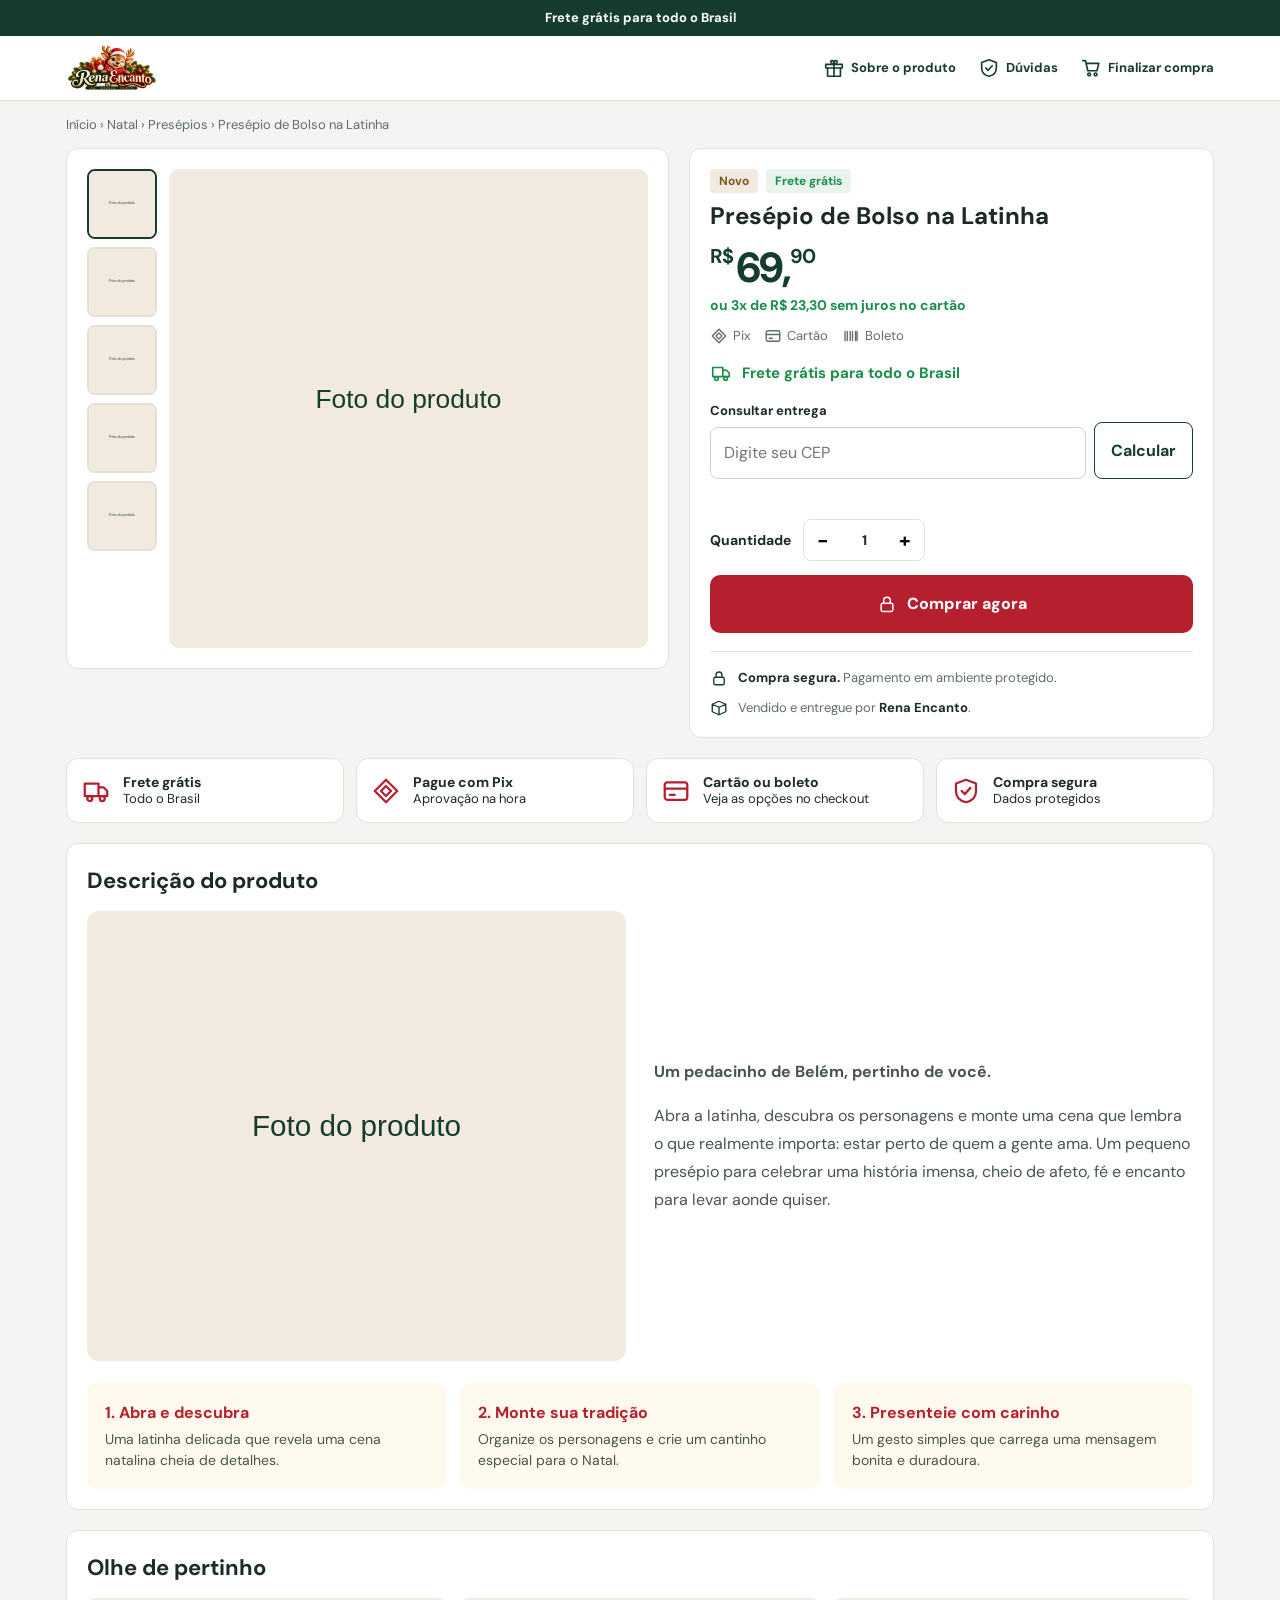
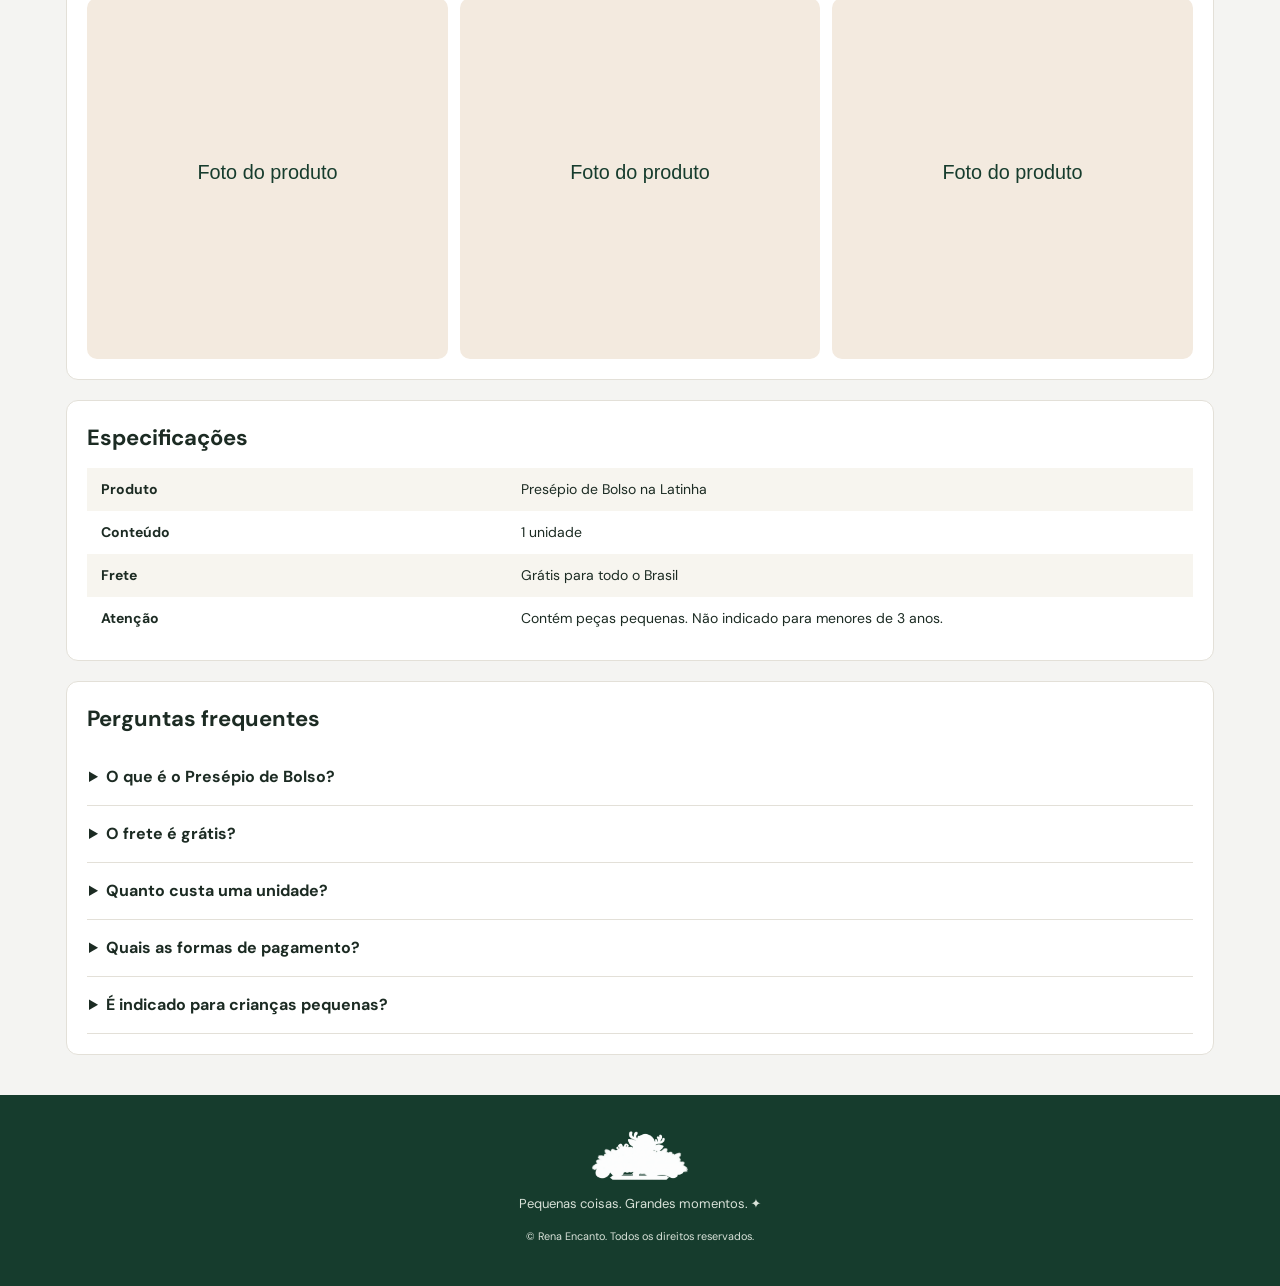
==== index.html @ 1be6c108 "Add files via upload" ====
<!doctype html>
<html lang="pt-BR">
<head>
<meta charset="utf-8">
<meta name="viewport" content="width=device-width,initial-scale=1">
<meta name="theme-color" content="#163C2D">
<title>Presépio de Bolso na Latinha | Rena Encanto</title>
<meta name="description" content="Presépio de Bolso na Latinha por R$ 69,90 com frete grátis para todo o Brasil. Um presente de Natal cheio de afeto e significado.">
<meta property="og:title" content="Presépio de Bolso na Latinha | Rena Encanto">
<meta property="og:description" content="R$ 69,90 + frete grátis para todo o Brasil.">
<meta property="og:type" content="product">
<link rel="icon" href="images/favicon.svg" type="image/svg+xml">
<link rel="preconnect" href="https://fonts.googleapis.com"><link rel="preconnect" href="https://fonts.gstatic.com" crossorigin>
<link href="https://fonts.googleapis.com/css2?family=DM+Sans:wght@400;500;700;800&display=swap" rel="stylesheet">
<link rel="stylesheet" href="css/style.css">
</head>
<body>
<div class="bar">Frete grátis para todo o Brasil</div>
<header class="head"><div class="w">
  <a href="#topo" aria-label="Rena Encanto"><img src="images/logo-rena-encanto.png" alt="Rena Encanto" width="92" height="46"></a>
  <nav class="hl"><a href="#descricao"><span class="i" data-i="gift"></span><span>Sobre o produto</span></a><a href="#duvidas"><span class="i" data-i="shield"></span><span>Dúvidas</span></a><a href="checkout.html"><span class="i" data-i="cart"></span><span>Finalizar compra</span></a></nav>
</div></header>

<main class="w" id="topo">
<div class="crumb"><a href="#topo">Início</a> › <a href="#topo">Natal</a> › Presépios › Presépio de Bolso na Latinha</div>

<section class="pdp">
  <div class="box gal">
    <div class="th" id="thumbs"></div>
    <div class="main"><img id="big" alt="Presépio de Bolso na Latinha" width="700" height="700"></div>
  </div>

  <div class="box" id="buybox">
    <div class="tags"><span class="tag n">Novo</span><span class="tag">Frete grátis</span></div>
    <h1>Presépio de Bolso na Latinha</h1>
    <div class="price" id="preco"></div>
    <div class="parc" id="parc"></div>
    <div class="pays"><span class="i-w"><span class="i" data-i="pix" data-s="18"></span>Pix</span><span><span class="i" data-i="card" data-s="18"></span>Cartão</span><span><span class="i" data-i="boleto" data-s="18"></span>Boleto</span></div>
    <div class="frete"><span class="i" data-i="truck"></span>Frete grátis para todo o Brasil</div>
    <label for="cep" style="font-size:13px;font-weight:700">Consultar entrega</label>
    <div class="cep"><input id="cep" inputmode="numeric" maxlength="9" placeholder="Digite seu CEP" autocomplete="postal-code"><button type="button" id="cepBtn">Calcular</button></div>
    <div id="cepMsg" aria-live="polite"></div>
    <div class="qty">Quantidade<div class="q"><button type="button" id="menos" aria-label="Diminuir">−</button><output id="qtd">1</output><button type="button" id="mais" aria-label="Aumentar">+</button></div></div>
    <button class="btn" id="comprar" type="button"><span class="i" data-i="lock" data-s="20"></span>Comprar agora</button>
    <a class="btn wa" id="wa" hidden target="_blank" rel="noopener">Tirar dúvidas no WhatsApp</a>
    <div class="seller">
      <div><span class="i" data-i="lock" data-s="18"></span><span><b>Compra segura.</b> Pagamento em ambiente protegido.</span></div>
      <div><span class="i" data-i="box" data-s="18"></span><span>Vendido e entregue por <b>Rena Encanto</b>.</span></div>
    </div>
  </div>
</section>

<section class="trust">
  <div><span class="i" data-i="truck" data-s="30"></span><span><b>Frete grátis</b>Todo o Brasil</span></div>
  <div><span class="i" data-i="pix" data-s="30"></span><span><b>Pague com Pix</b>Aprovação na hora</span></div>
  <div><span class="i" data-i="card" data-s="30"></span><span><b>Cartão ou boleto</b>Veja as opções no checkout</span></div>
  <div><span class="i" data-i="shield" data-s="30"></span><span><b>Compra segura</b>Dados protegidos</span></div>
</section>

<section class="box sec" id="descricao">
  <h2>Descrição do produto</h2>
  <div class="story">
    <img src="" alt="Detalhes do presépio de bolso" id="foto2" loading="lazy" width="600" height="450">
    <div><p><b>Um pedacinho de Belém, pertinho de você.</b></p><p>Abra a latinha, descubra os personagens e monte uma cena que lembra o que realmente importa: estar perto de quem a gente ama. Um pequeno presépio para celebrar uma história imensa, cheio de afeto, fé e encanto para levar aonde quiser.</p></div>
  </div>
  <div class="three" style="margin-top:22px">
    <div><b>1. Abra e descubra</b><p>Uma latinha delicada que revela uma cena natalina cheia de detalhes.</p></div>
    <div><b>2. Monte sua tradição</b><p>Organize os personagens e crie um cantinho especial para o Natal.</p></div>
    <div><b>3. Presenteie com carinho</b><p>Um gesto simples que carrega uma mensagem bonita e duradoura.</p></div>
  </div>
</section>

<section class="box sec"><h2>Olhe de pertinho</h2><div class="fotos" id="fotos"></div></section>

<section class="box sec"><h2>Especificações</h2>
<table class="sp"><tr><td>Produto</td><td>Presépio de Bolso na Latinha</td></tr><tr><td>Conteúdo</td><td>1 unidade</td></tr><tr><td>Frete</td><td>Grátis para todo o Brasil</td></tr><tr><td>Atenção</td><td>Contém peças pequenas. Não indicado para menores de 3 anos.</td></tr></table></section>

<section class="box sec" id="duvidas"><h2>Perguntas frequentes</h2>
<details><summary>O que é o Presépio de Bolso?</summary><p>É um pequeno presépio natalino com personagens e cenário dentro de uma latinha.</p></details>
<details><summary>O frete é grátis?</summary><p>Sim. Nesta oferta, o frete é grátis. O prazo de entrega é informado no checkout.</p></details>
<details><summary>Quanto custa uma unidade?</summary><p>Uma unidade custa R$ 69,90.</p></details>
<details><summary>Quais as formas de pagamento?</summary><p>Pix, cartão de crédito e boleto. Você escolhe no checkout.</p></details>
<details><summary>É indicado para crianças pequenas?</summary><p>Contém peças pequenas. Não indicado para menores de 3 anos.</p></details></section>
</main>

<footer class="foot"><img src="images/logo-rena-encanto.png" alt="Rena Encanto" width="100" height="50"><p>Pequenas coisas. Grandes momentos. ✦</p><small>© Rena Encanto. Todos os direitos reservados.</small></footer>

<div class="mbuy"><div><small>Frete grátis</small><strong id="mpreco"></strong></div><button class="btn" id="comprar2" type="button">Comprar agora</button></div>

<script src="js/icons.js"></script>
<script src="js/config.js"></script>
<script src="js/main.js"></script>
</body>
</html>
---- css/style.css ----
:root{--g:#163C2D;--g2:#1f5a42;--r:#B51F2E;--gold:#D8AF62;--paper:#FFF9EE;--bg:#F4F4F2;--line:#E3E0D8;--mut:#5f6f65;--ok:#1a8f4c}
[hidden]{display:none!important}*{box-sizing:border-box}html{scroll-behavior:smooth}
body{margin:0;font-family:'DM Sans',system-ui,sans-serif;background:var(--bg);color:#1c2b23;line-height:1.5}
a{color:inherit;text-decoration:none}button,input,select{font:inherit}img{display:block;max-width:100%}
.w{max-width:1180px;margin:auto;padding:0 16px}
.i{display:inline-flex;vertical-align:middle;flex-shrink:0}
/* topo */
.bar{background:var(--g);color:#fff;text-align:center;font-size:13px;font-weight:700;padding:8px}
.head{background:#fff;border-bottom:1px solid var(--line);position:sticky;top:0;z-index:20}
.head .w{display:flex;align-items:center;justify-content:space-between;height:64px}
.head img{height:46px;width:auto}
.hl{display:flex;gap:22px;align-items:center;font-size:13px;font-weight:700}
.hl a{display:flex;gap:6px;align-items:center;color:var(--g)}
.crumb{font-size:13px;color:var(--mut);padding:14px 0}.crumb a:hover{color:var(--r)}
/* produto */
.pdp{display:grid;grid-template-columns:1.15fr 1fr;gap:20px;align-items:start}
.box{background:#fff;border:1px solid var(--line);border-radius:12px;padding:20px}
.gal{display:grid;grid-template-columns:70px 1fr;gap:12px}
.th{display:flex;flex-direction:column;gap:8px}
.th button{border:2px solid var(--line);border-radius:8px;padding:0;background:#fff;cursor:pointer;overflow:hidden;aspect-ratio:1}
.th button.on,.th button:hover{border-color:var(--g)}
.th img{width:100%;height:100%;object-fit:cover}
.main{border-radius:10px;overflow:hidden;background:#f3eadf;aspect-ratio:1}
.main img{width:100%;height:100%;object-fit:cover}
.tags{display:flex;gap:8px;margin-bottom:8px;font-size:12px;font-weight:700}
.tag{background:#e8f4ec;color:var(--ok);padding:3px 9px;border-radius:4px}.tag.n{background:#f3eadf;color:#7a5a1f}
h1{font-size:24px;line-height:1.25;margin:0 0 14px}
.old{font-size:14px;color:var(--mut)}
.price{font-size:42px;font-weight:800;color:var(--g);letter-spacing:-.03em;line-height:1.1}
.price small{font-size:20px;font-weight:700;vertical-align:top;margin-right:3px}
.parc{font-size:14px;color:var(--ok);font-weight:700;margin:4px 0 2px}
.pays{display:flex;flex-wrap:wrap;gap:14px;font-size:13px;color:var(--mut);margin:10px 0 16px}
.pays span{display:flex;gap:5px;align-items:center}
.frete{display:flex;gap:10px;align-items:center;color:var(--ok);font-weight:700;margin:14px 0;font-size:15px}
.cep{display:flex;gap:8px;margin-bottom:6px}
.cep input{flex:1;min-width:0}
.cep button,.ghost{background:#fff;border:1.5px solid var(--g);color:var(--g);font-weight:700;border-radius:8px;padding:0 16px;cursor:pointer}
#cepMsg{font-size:13px;color:var(--mut);min-height:20px;margin-bottom:12px}
.qty{display:flex;align-items:center;gap:12px;margin:14px 0;font-size:14px;font-weight:700}
.q{display:flex;border:1.5px solid var(--line);border-radius:8px;overflow:hidden}
.q button{width:38px;height:40px;border:0;background:#fff;font-size:20px;cursor:pointer}.q button:hover{background:#f3eadf}
.q output{width:44px;display:grid;place-items:center;font-weight:800}
.btn{display:flex;align-items:center;justify-content:center;gap:10px;width:100%;background:var(--r);color:#fff;border:0;border-radius:10px;padding:17px;font-weight:800;font-size:16px;cursor:pointer;transition:filter .2s,transform .2s}
.btn:hover{filter:brightness(1.08);transform:translateY(-2px)}.btn:disabled{opacity:.6;cursor:wait;transform:none}
.btn.wa{background:#fff;color:#128c4a;border:1.5px solid #128c4a;margin-top:10px}
.seller{display:grid;gap:10px;margin-top:18px;padding-top:16px;border-top:1px solid var(--line);font-size:13px;color:var(--mut)}
.seller div{display:flex;gap:10px;align-items:flex-start}.seller svg{color:var(--g);margin-top:1px}
.seller b{color:#1c2b23}
/* faixa de confiança */
.trust{display:grid;grid-template-columns:repeat(4,1fr);gap:12px;margin:20px 0}
.trust div{display:flex;gap:12px;align-items:center;background:#fff;border:1px solid var(--line);border-radius:12px;padding:14px;font-size:13px;line-height:1.3}
.trust svg{color:var(--r)}.trust b{display:block;font-size:14px}
/* descrição */
.sec{margin:20px 0}.sec h2{font-size:22px;margin:0 0 14px}
.story{display:grid;grid-template-columns:1fr 1fr;gap:28px;align-items:center}
.story img{border-radius:12px;aspect-ratio:4/3;object-fit:cover;width:100%}
.story p,.lead{color:#46564c;font-size:16px;line-height:1.75}
.three{display:grid;grid-template-columns:repeat(3,1fr);gap:14px}
.three div{background:#FFF9EE;border-radius:10px;padding:18px}.three b{display:block;color:var(--r);margin-bottom:4px}.three p{margin:0;font-size:14px;color:#46564c}
.fotos{display:grid;grid-template-columns:repeat(3,1fr);gap:12px}.fotos img{border-radius:10px;aspect-ratio:1;object-fit:cover;width:100%}
table.sp{width:100%;border-collapse:collapse;font-size:14px}.sp td{padding:11px 14px}.sp tr:nth-child(odd){background:#f7f5ef}.sp td:first-child{font-weight:700;width:38%}
details{border-bottom:1px solid var(--line);padding:16px 2px}summary{cursor:pointer;font-weight:700}details p{color:#46564c;margin:10px 0 0}
.foot{background:var(--g);color:#d9e2d9;text-align:center;padding:36px 16px 40px;margin-top:40px;font-size:13px}
.foot img{height:50px;width:auto;margin:0 auto 10px;filter:brightness(0) invert(1)}
.mbuy{display:none}
/* checkout */
.steps{display:flex;gap:8px;justify-content:center;margin:22px 0;font-size:13px;font-weight:700;color:var(--mut)}
.steps span{display:flex;align-items:center;gap:6px}.steps .on{color:var(--g)}.steps i{width:24px;height:24px;border-radius:50%;background:#ddd;display:grid;place-items:center;font-style:normal;color:#fff;font-size:12px}.steps .on i{background:var(--g)}
.co{display:grid;grid-template-columns:1.5fr 1fr;gap:20px;align-items:start}
.co h2{font-size:18px;margin:0 0 14px;display:flex;gap:10px;align-items:center}
.co h2 b{background:var(--g);color:#fff;width:26px;height:26px;border-radius:50%;display:grid;place-items:center;font-size:13px}
.co .box{margin-bottom:16px}
.f{display:grid;grid-template-columns:repeat(6,1fr);gap:12px}
.f label{display:block;font-size:13px;font-weight:700;color:#33443a;grid-column:span 6}
.f .s2{grid-column:span 2}.f .s3{grid-column:span 3}.f .s4{grid-column:span 4}
input,select{width:100%;margin-top:5px;padding:13px;border:1.5px solid #cfd3cc;border-radius:8px;background:#fff;font-size:16px}
input:focus,select:focus{outline:0;border-color:var(--g);box-shadow:0 0 0 3px #163C2D22}
input.bad{border-color:var(--r)}.err{color:var(--r);font-size:12px;font-weight:500;display:none}.bad+.err{display:block}
.pm{display:grid;gap:10px}
.pm label{display:flex;gap:12px;align-items:center;border:1.5px solid var(--line);border-radius:10px;padding:14px;cursor:pointer;font-weight:700}
.pm label:has(input:checked){border-color:var(--g);background:#f1f8f3}
.pm input{width:auto;margin:0;accent-color:var(--g)}.pm small{display:block;font-weight:500;color:var(--mut)}
.sum{position:sticky;top:80px}.sum .it{display:flex;gap:12px;align-items:center;padding-bottom:14px;border-bottom:1px solid var(--line)}
.sum img{width:64px;height:64px;border-radius:8px;object-fit:cover}
.row{display:flex;justify-content:space-between;padding:7px 0;font-size:14px}.row.t{font-size:20px;font-weight:800;border-top:1px solid var(--line);margin-top:6px;padding-top:14px}.ok{color:var(--ok);font-weight:700}
.done{text-align:center;padding:40px 20px}.done svg{color:var(--ok)}
.test{background:#fff4d6;border:1px solid #e6c670;color:#6a4b00;border-radius:8px;padding:12px;font-size:13px;margin:14px 0;text-align:left}
@media(max-width:860px){
.pdp,.co,.story{grid-template-columns:1fr}.trust{grid-template-columns:1fr 1fr}.three,.fotos{grid-template-columns:1fr}.fotos{grid-template-columns:1fr 1fr}
.gal{grid-template-columns:1fr}.th{flex-direction:row;order:2}.th button{width:64px}
.hl a span:last-child{display:none}.price{font-size:36px}.sum{position:static}.f .s2,.f .s3,.f .s4{grid-column:span 6}.f .s2{grid-column:span 3}
.mbuy{display:flex;align-items:center;gap:12px;position:fixed;bottom:0;left:0;right:0;background:#fff;padding:10px 14px;box-shadow:0 -4px 20px #0002;z-index:30}
.mbuy strong{font-size:22px;color:var(--g);display:block;line-height:1}.mbuy small{font-size:11px;color:var(--ok);font-weight:700}.mbuy .btn{padding:14px}
.foot{padding-bottom:90px}}
@media(prefers-reduced-motion:reduce){*{transition:none!important;scroll-behavior:auto!important}}
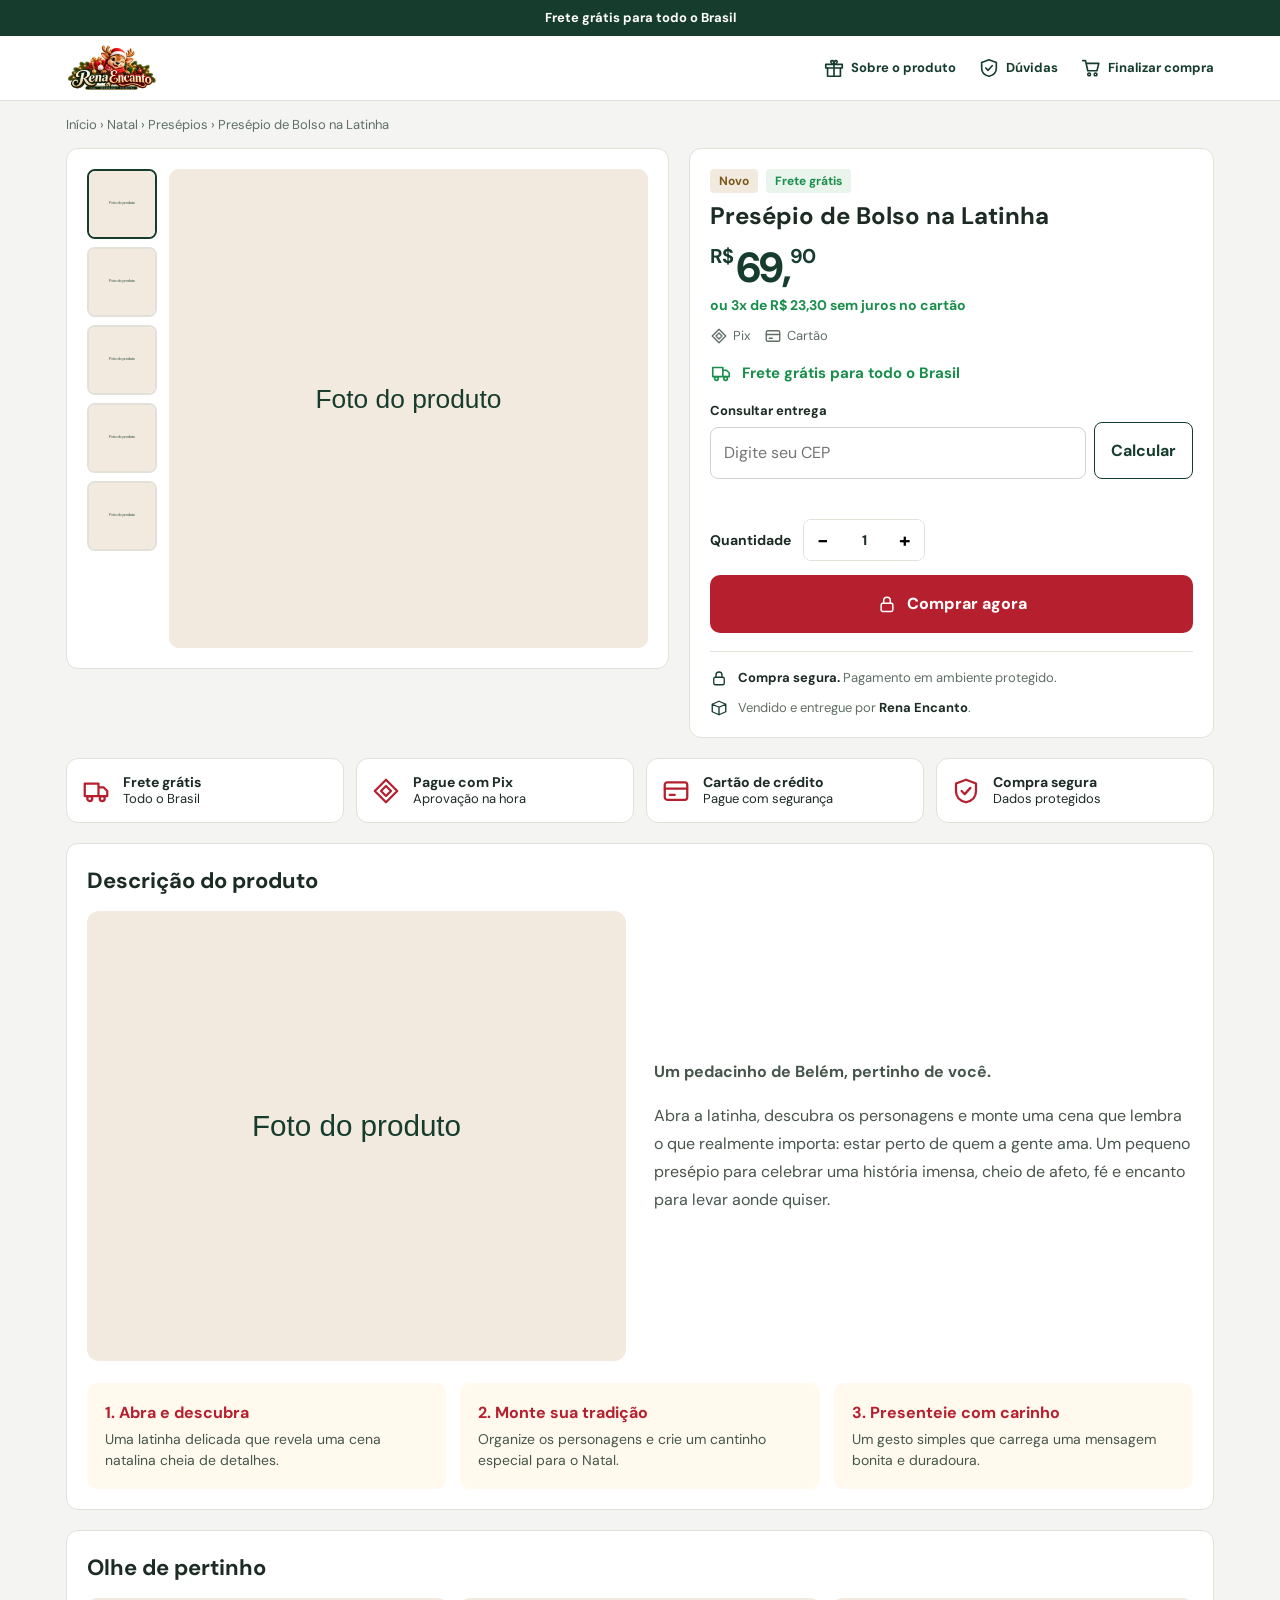
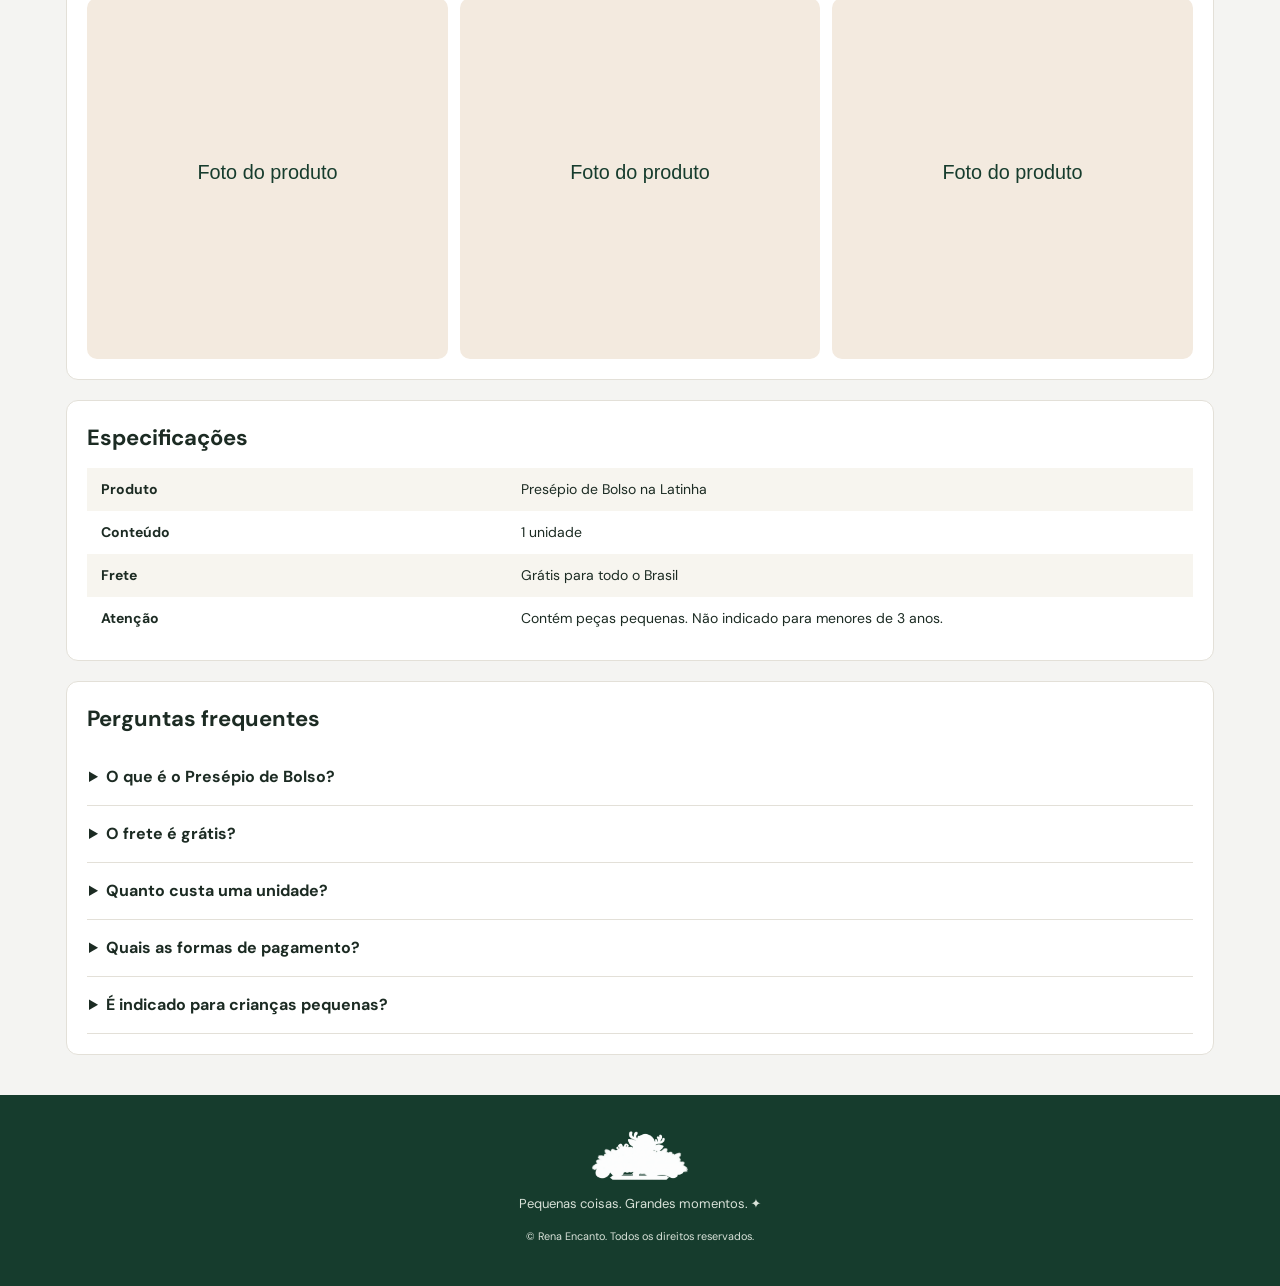
==== commit 1e45b033: "Add files via upload" ====
--- a/index.html
+++ b/index.html
@@ -35,7 +35,7 @@
     <h1>Presépio de Bolso na Latinha</h1>
     <div class="price" id="preco"></div>
     <div class="parc" id="parc"></div>
-    <div class="pays"><span class="i-w"><span class="i" data-i="pix" data-s="18"></span>Pix</span><span><span class="i" data-i="card" data-s="18"></span>Cartão</span><span><span class="i" data-i="boleto" data-s="18"></span>Boleto</span></div>
+    <div class="pays"><span class="i-w"><span class="i" data-i="pix" data-s="18"></span>Pix</span><span><span class="i" data-i="card" data-s="18"></span>Cartão</span></div>
     <div class="frete"><span class="i" data-i="truck"></span>Frete grátis para todo o Brasil</div>
     <label for="cep" style="font-size:13px;font-weight:700">Consultar entrega</label>
     <div class="cep"><input id="cep" inputmode="numeric" maxlength="9" placeholder="Digite seu CEP" autocomplete="postal-code"><button type="button" id="cepBtn">Calcular</button></div>
@@ -53,7 +53,7 @@
 <section class="trust">
   <div><span class="i" data-i="truck" data-s="30"></span><span><b>Frete grátis</b>Todo o Brasil</span></div>
   <div><span class="i" data-i="pix" data-s="30"></span><span><b>Pague com Pix</b>Aprovação na hora</span></div>
-  <div><span class="i" data-i="card" data-s="30"></span><span><b>Cartão ou boleto</b>Veja as opções no checkout</span></div>
+  <div><span class="i" data-i="card" data-s="30"></span><span><b>Cartão de crédito</b>Pague com segurança</span></div>
   <div><span class="i" data-i="shield" data-s="30"></span><span><b>Compra segura</b>Dados protegidos</span></div>
 </section>
 
@@ -79,7 +79,7 @@
 <details><summary>O que é o Presépio de Bolso?</summary><p>É um pequeno presépio natalino com personagens e cenário dentro de uma latinha.</p></details>
 <details><summary>O frete é grátis?</summary><p>Sim. Nesta oferta, o frete é grátis. O prazo de entrega é informado no checkout.</p></details>
 <details><summary>Quanto custa uma unidade?</summary><p>Uma unidade custa R$ 69,90.</p></details>
-<details><summary>Quais as formas de pagamento?</summary><p>Pix, cartão de crédito e boleto. Você escolhe no checkout.</p></details>
+<details><summary>Quais as formas de pagamento?</summary><p>Pix e cartão de crédito. Você escolhe no checkout.</p></details>
 <details><summary>É indicado para crianças pequenas?</summary><p>Contém peças pequenas. Não indicado para menores de 3 anos.</p></details></section>
 </main>
 
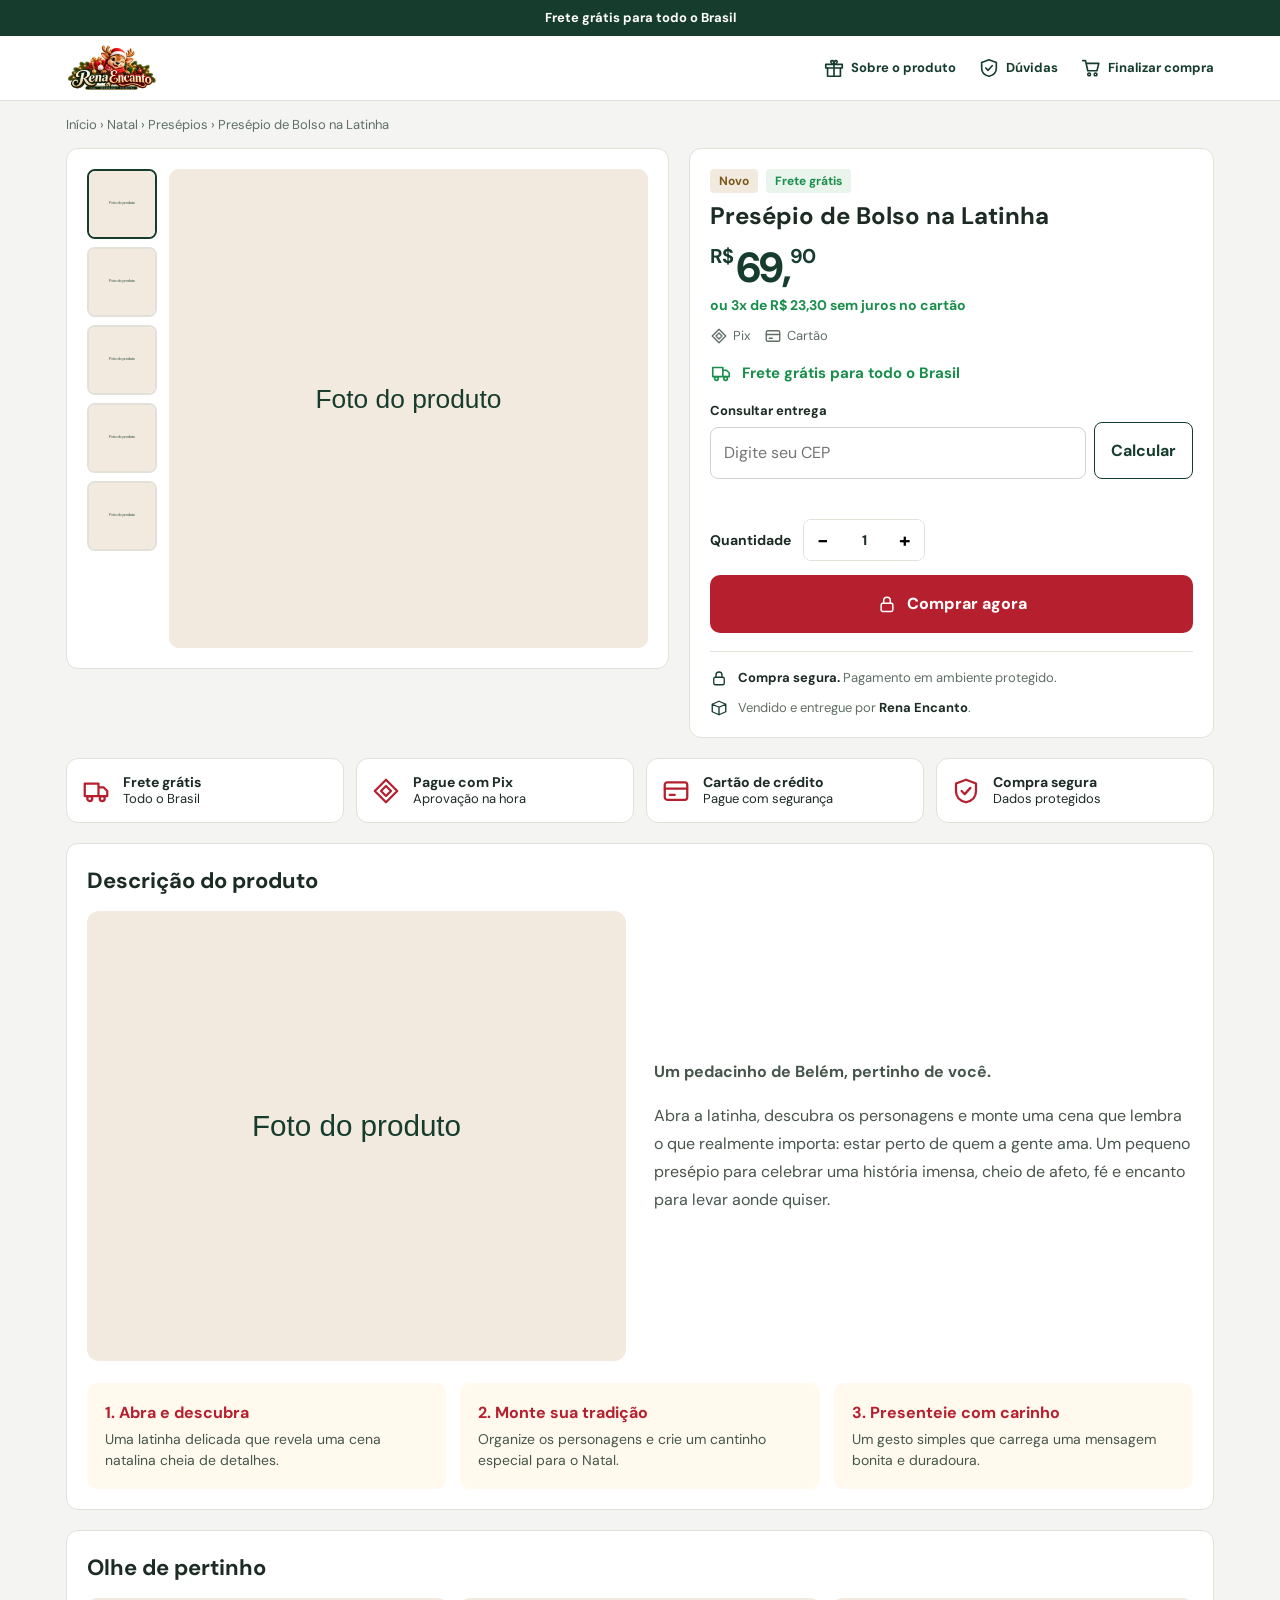
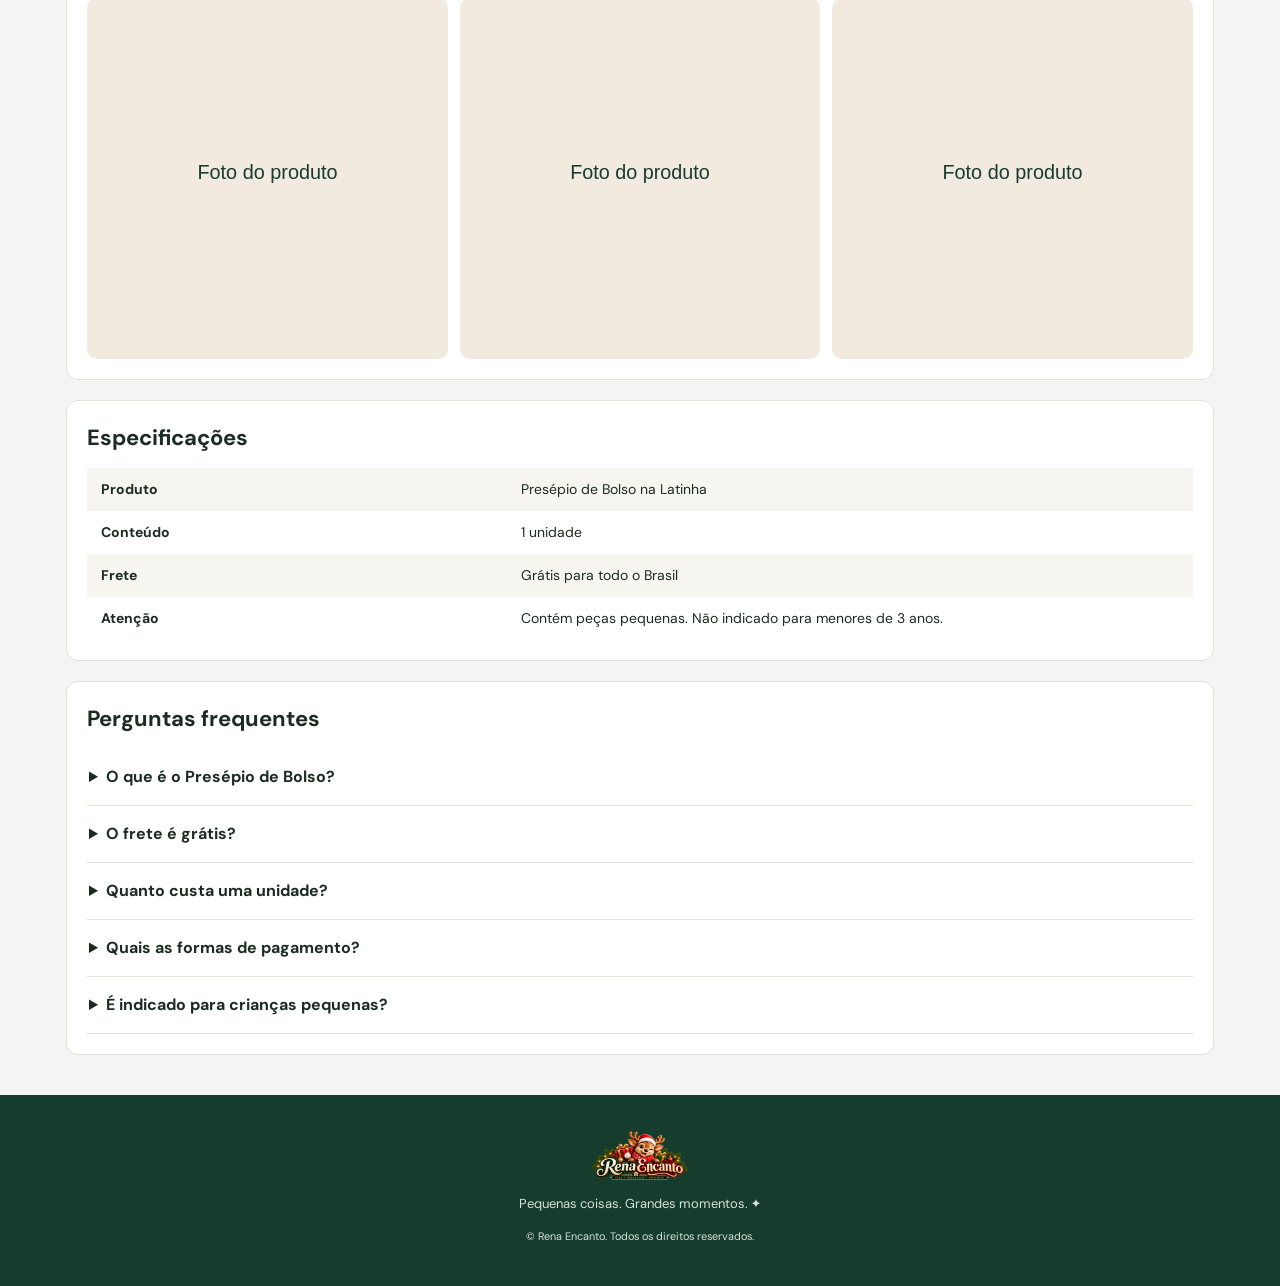
==== commit 95ec82b1: "Update index.html" ====
--- a/index.html
+++ b/index.html
@@ -77,7 +77,7 @@
 
 <section class="box sec" id="duvidas"><h2>Perguntas frequentes</h2>
 <details><summary>O que é o Presépio de Bolso?</summary><p>É um pequeno presépio natalino com personagens e cenário dentro de uma latinha.</p></details>
-<details><summary>O frete é grátis?</summary><p>Sim. Nesta oferta, o frete é grátis. O prazo de entrega é informado no checkout.</p></details>
+<details><summary>O frete é grátis?</summary><p>Sim. O envio pelo PAC é grátis. Se preferir, o SEDEX está disponível por R$ 12,90. Você escolhe no checkout.</p></details>
 <details><summary>Quanto custa uma unidade?</summary><p>Uma unidade custa R$ 69,90.</p></details>
 <details><summary>Quais as formas de pagamento?</summary><p>Pix e cartão de crédito. Você escolhe no checkout.</p></details>
 <details><summary>É indicado para crianças pequenas?</summary><p>Contém peças pequenas. Não indicado para menores de 3 anos.</p></details></section>
--- a/css/style.css
+++ b/css/style.css
@@ -61,7 +61,7 @@
 table.sp{width:100%;border-collapse:collapse;font-size:14px}.sp td{padding:11px 14px}.sp tr:nth-child(odd){background:#f7f5ef}.sp td:first-child{font-weight:700;width:38%}
 details{border-bottom:1px solid var(--line);padding:16px 2px}summary{cursor:pointer;font-weight:700}details p{color:#46564c;margin:10px 0 0}
 .foot{background:var(--g);color:#d9e2d9;text-align:center;padding:36px 16px 40px;margin-top:40px;font-size:13px}
-.foot img{height:50px;width:auto;margin:0 auto 10px;filter:brightness(0) invert(1)}
+.foot img{height:50px;width:auto;margin:0 auto 10px}
 .mbuy{display:none}
 /* checkout */
 .steps{display:flex;gap:8px;justify-content:center;margin:22px 0;font-size:13px;font-weight:700;color:var(--mut)}
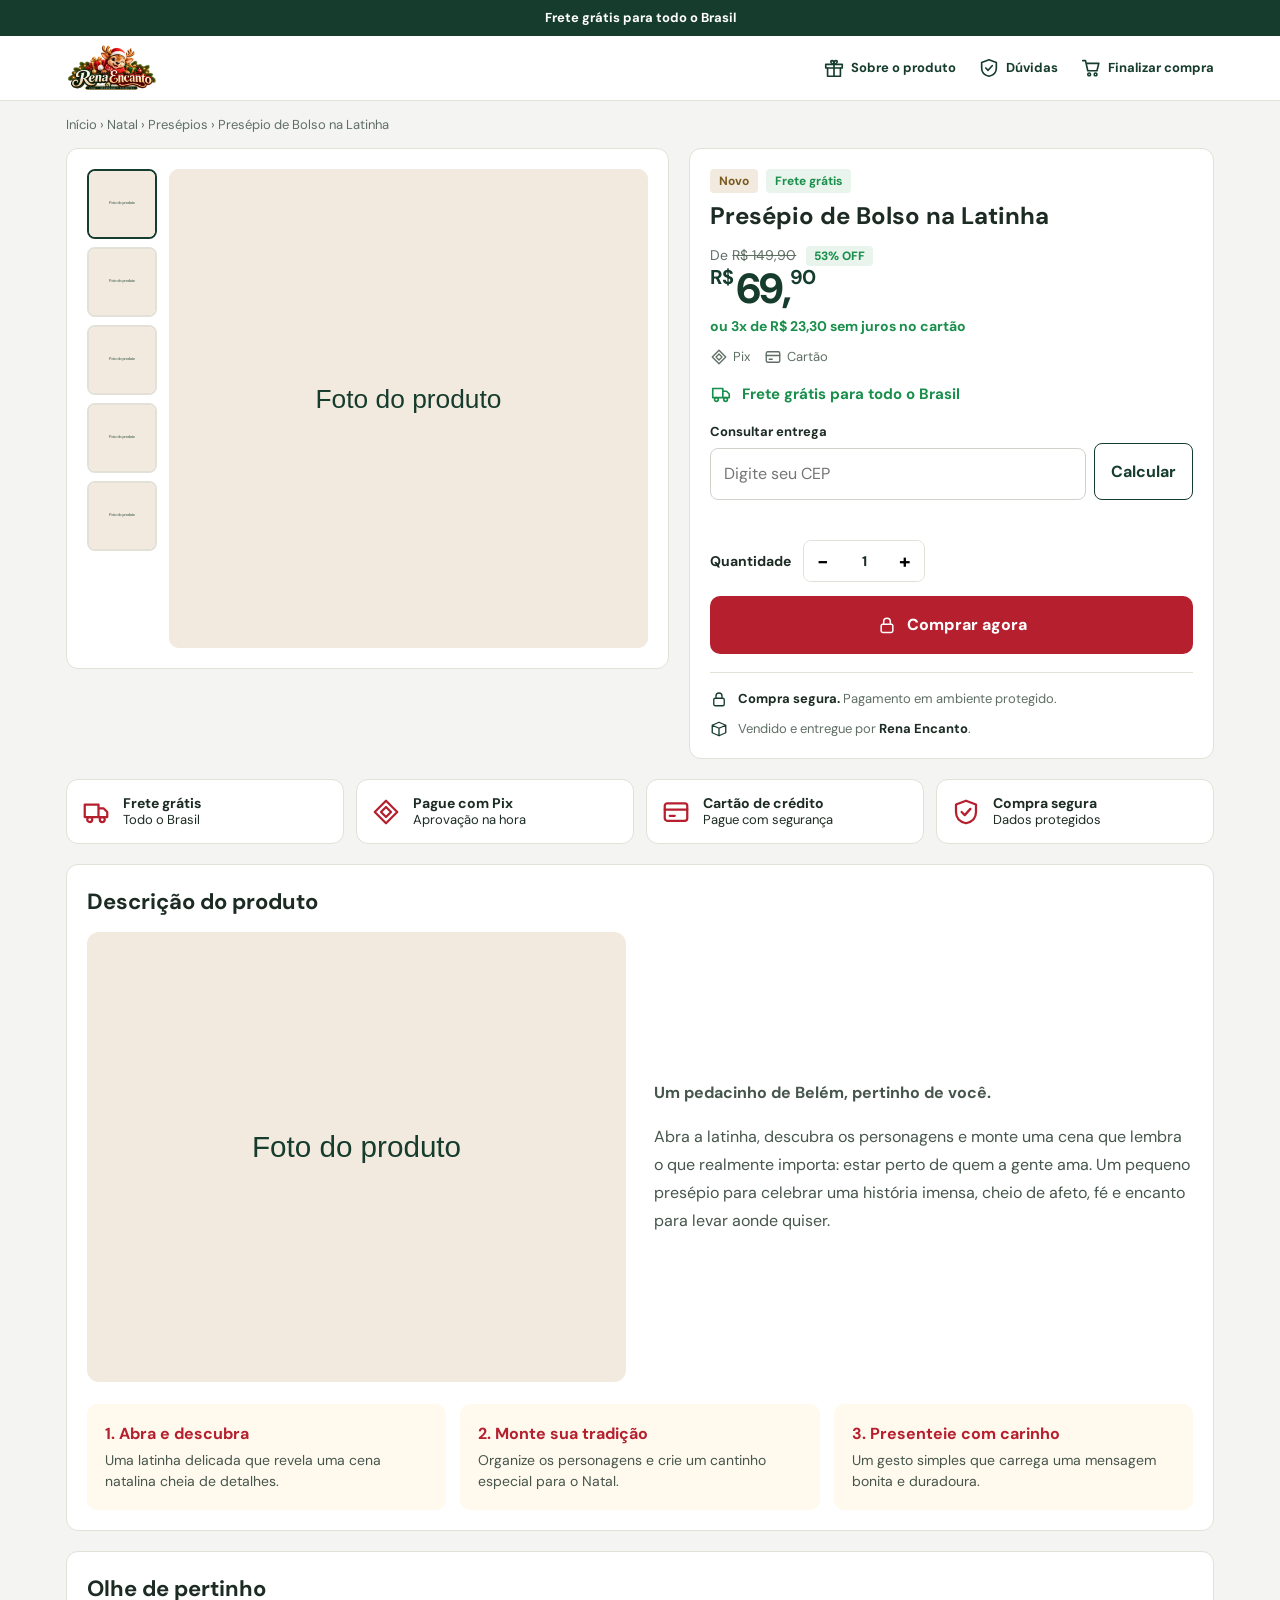
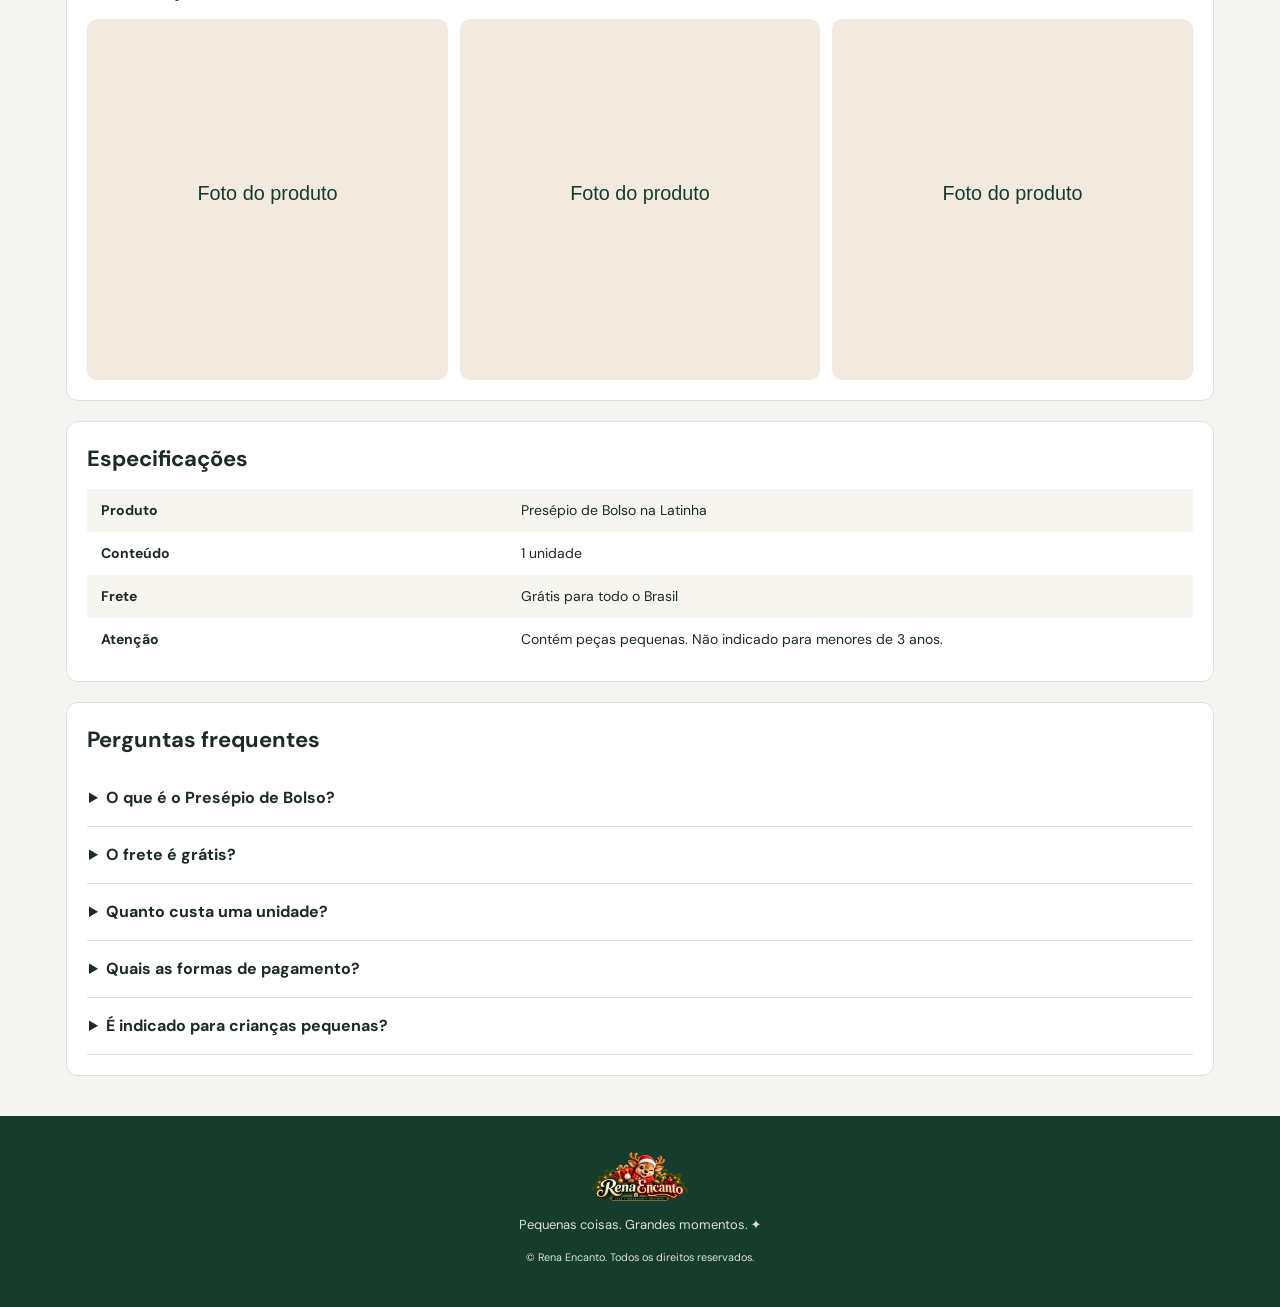
==== commit b1b11cdc: "Update index.html" ====
--- a/index.html
+++ b/index.html
@@ -33,6 +33,7 @@
   <div class="box" id="buybox">
     <div class="tags"><span class="tag n">Novo</span><span class="tag">Frete grátis</span></div>
     <h1>Presépio de Bolso na Latinha</h1>
+    <div class="old">De <s>R$ 149,90</s> <span style="background:#e8f4ec;color:var(--ok);font-weight:800;font-size:12px;padding:2px 8px;border-radius:4px;margin-left:6px">53% OFF</span></div>
     <div class="price" id="preco"></div>
     <div class="parc" id="parc"></div>
     <div class="pays"><span class="i-w"><span class="i" data-i="pix" data-s="18"></span>Pix</span><span><span class="i" data-i="card" data-s="18"></span>Cartão</span></div>
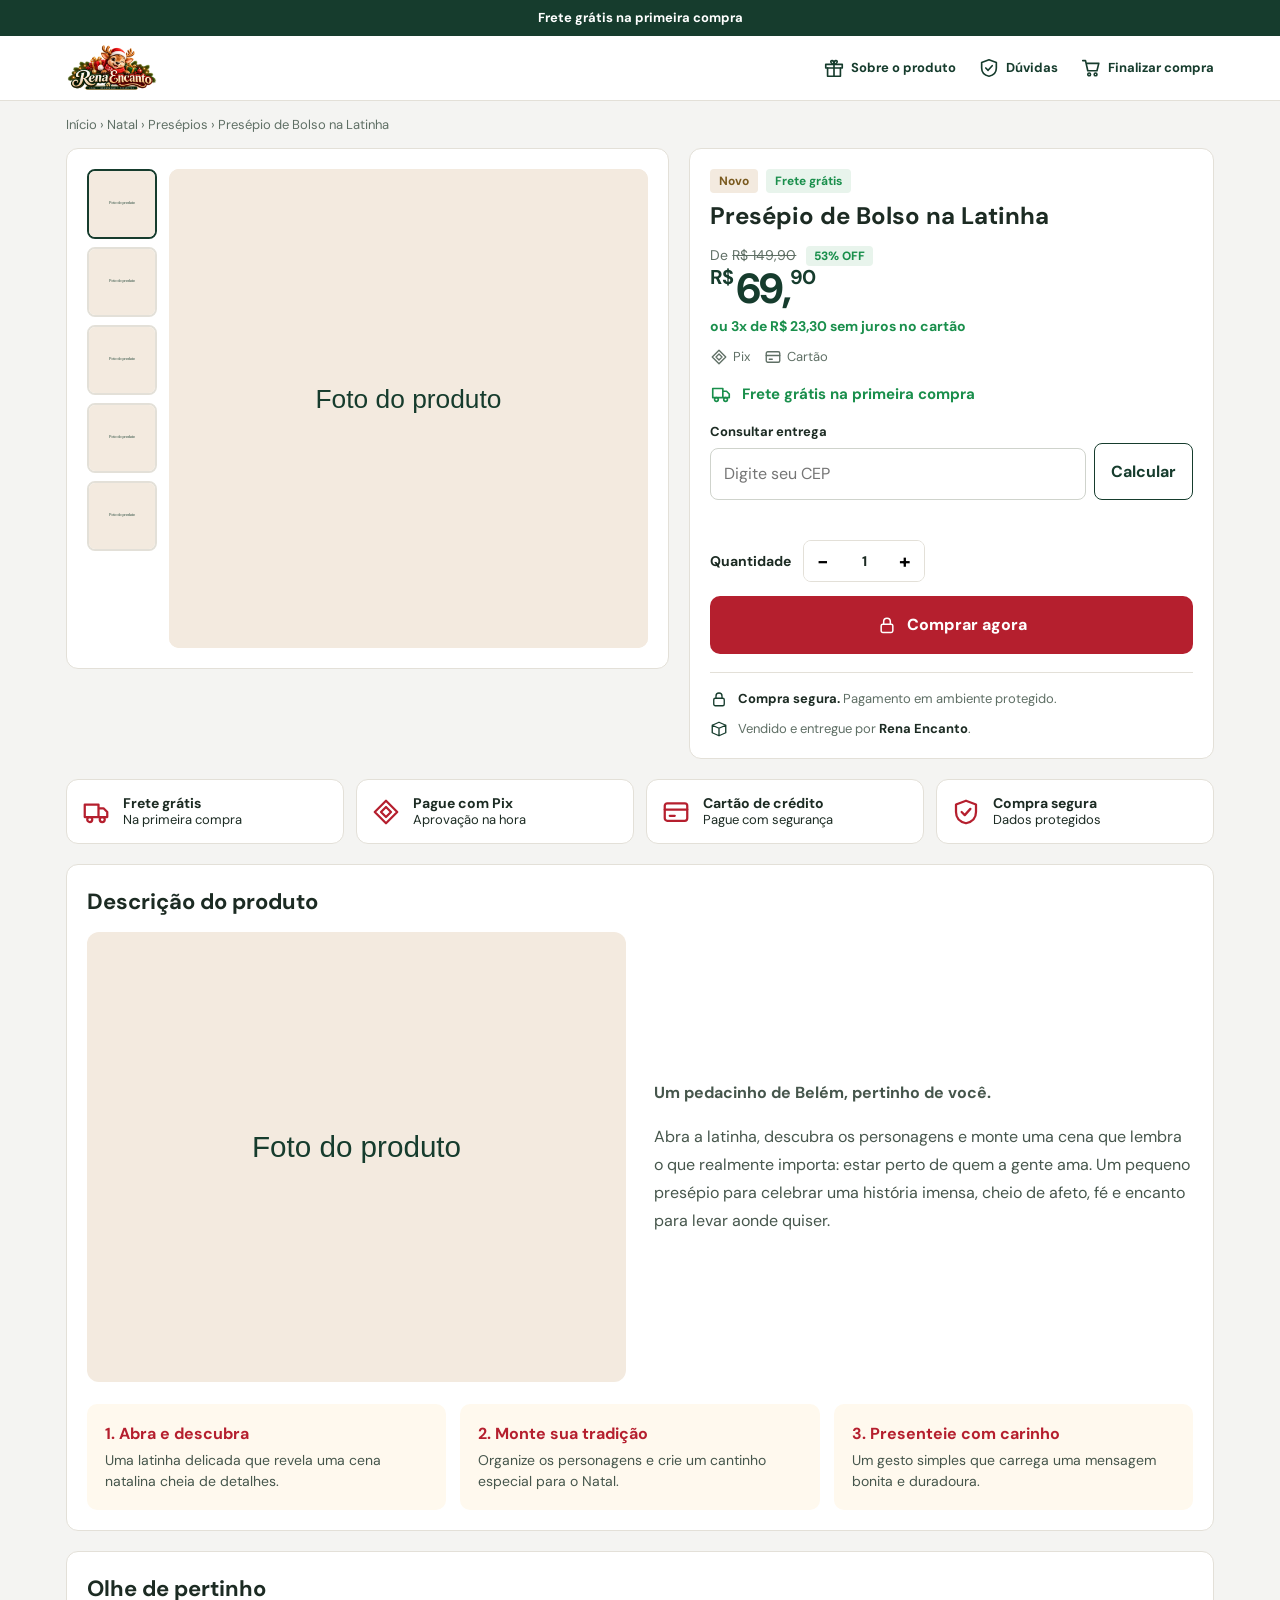
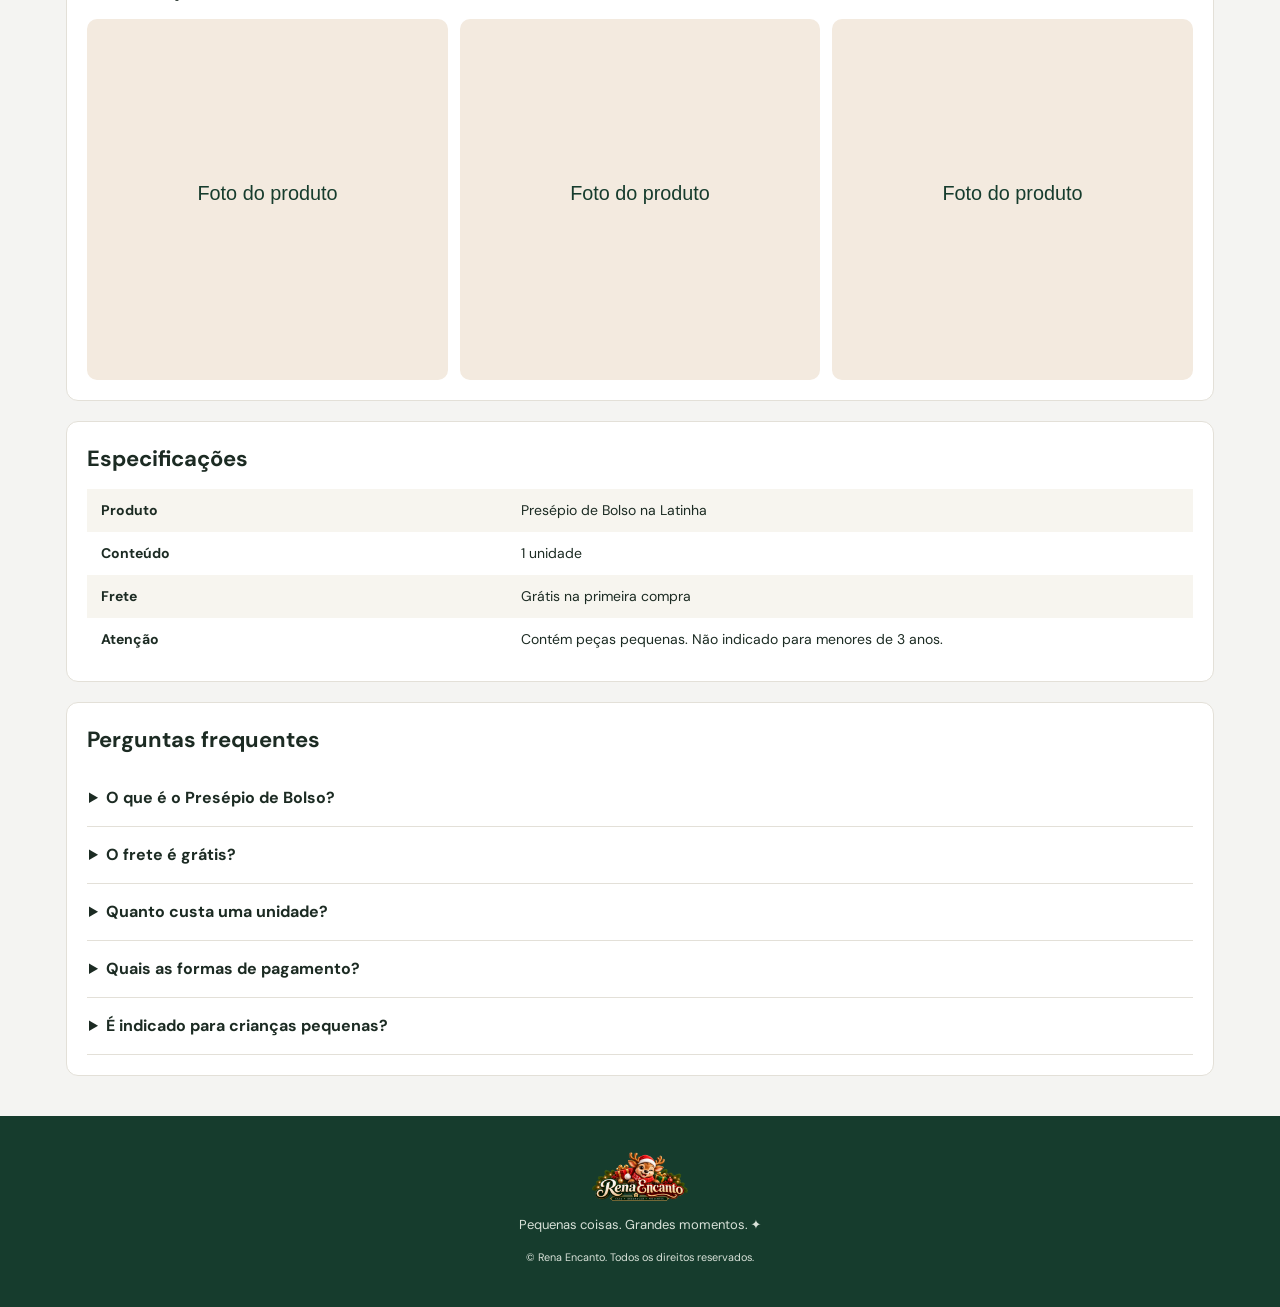
==== commit 0f962aa9: "Update index.html" ====
--- a/index.html
+++ b/index.html
@@ -5,9 +5,9 @@
 <meta name="viewport" content="width=device-width,initial-scale=1">
 <meta name="theme-color" content="#163C2D">
 <title>Presépio de Bolso na Latinha | Rena Encanto</title>
-<meta name="description" content="Presépio de Bolso na Latinha por R$ 69,90 com frete grátis para todo o Brasil. Um presente de Natal cheio de afeto e significado.">
+<meta name="description" content="Presépio de Bolso na Latinha por R$ 69,90 com frete grátis na primeira compra. Um presente de Natal cheio de afeto e significado.">
 <meta property="og:title" content="Presépio de Bolso na Latinha | Rena Encanto">
-<meta property="og:description" content="R$ 69,90 + frete grátis para todo o Brasil.">
+<meta property="og:description" content="R$ 69,90 + frete grátis na primeira compra.">
 <meta property="og:type" content="product">
 <link rel="icon" href="images/favicon.svg" type="image/svg+xml">
 <link rel="preconnect" href="https://fonts.googleapis.com"><link rel="preconnect" href="https://fonts.gstatic.com" crossorigin>
@@ -15,7 +15,7 @@
 <link rel="stylesheet" href="css/style.css">
 </head>
 <body>
-<div class="bar">Frete grátis para todo o Brasil</div>
+<div class="bar">Frete grátis na primeira compra</div>
 <header class="head"><div class="w">
   <a href="#topo" aria-label="Rena Encanto"><img src="images/logo-rena-encanto.png" alt="Rena Encanto" width="92" height="46"></a>
   <nav class="hl"><a href="#descricao"><span class="i" data-i="gift"></span><span>Sobre o produto</span></a><a href="#duvidas"><span class="i" data-i="shield"></span><span>Dúvidas</span></a><a href="checkout.html"><span class="i" data-i="cart"></span><span>Finalizar compra</span></a></nav>
@@ -37,7 +37,7 @@
     <div class="price" id="preco"></div>
     <div class="parc" id="parc"></div>
     <div class="pays"><span class="i-w"><span class="i" data-i="pix" data-s="18"></span>Pix</span><span><span class="i" data-i="card" data-s="18"></span>Cartão</span></div>
-    <div class="frete"><span class="i" data-i="truck"></span>Frete grátis para todo o Brasil</div>
+    <div class="frete"><span class="i" data-i="truck"></span>Frete grátis na primeira compra</div>
     <label for="cep" style="font-size:13px;font-weight:700">Consultar entrega</label>
     <div class="cep"><input id="cep" inputmode="numeric" maxlength="9" placeholder="Digite seu CEP" autocomplete="postal-code"><button type="button" id="cepBtn">Calcular</button></div>
     <div id="cepMsg" aria-live="polite"></div>
@@ -52,7 +52,7 @@
 </section>
 
 <section class="trust">
-  <div><span class="i" data-i="truck" data-s="30"></span><span><b>Frete grátis</b>Todo o Brasil</span></div>
+  <div><span class="i" data-i="truck" data-s="30"></span><span><b>Frete grátis</b>Na primeira compra</span></div>
   <div><span class="i" data-i="pix" data-s="30"></span><span><b>Pague com Pix</b>Aprovação na hora</span></div>
   <div><span class="i" data-i="card" data-s="30"></span><span><b>Cartão de crédito</b>Pague com segurança</span></div>
   <div><span class="i" data-i="shield" data-s="30"></span><span><b>Compra segura</b>Dados protegidos</span></div>
@@ -74,7 +74,7 @@
 <section class="box sec"><h2>Olhe de pertinho</h2><div class="fotos" id="fotos"></div></section>
 
 <section class="box sec"><h2>Especificações</h2>
-<table class="sp"><tr><td>Produto</td><td>Presépio de Bolso na Latinha</td></tr><tr><td>Conteúdo</td><td>1 unidade</td></tr><tr><td>Frete</td><td>Grátis para todo o Brasil</td></tr><tr><td>Atenção</td><td>Contém peças pequenas. Não indicado para menores de 3 anos.</td></tr></table></section>
+<table class="sp"><tr><td>Produto</td><td>Presépio de Bolso na Latinha</td></tr><tr><td>Conteúdo</td><td>1 unidade</td></tr><tr><td>Frete</td><td>Grátis na primeira compra</td></tr><tr><td>Atenção</td><td>Contém peças pequenas. Não indicado para menores de 3 anos.</td></tr></table></section>
 
 <section class="box sec" id="duvidas"><h2>Perguntas frequentes</h2>
 <details><summary>O que é o Presépio de Bolso?</summary><p>É um pequeno presépio natalino com personagens e cenário dentro de uma latinha.</p></details>
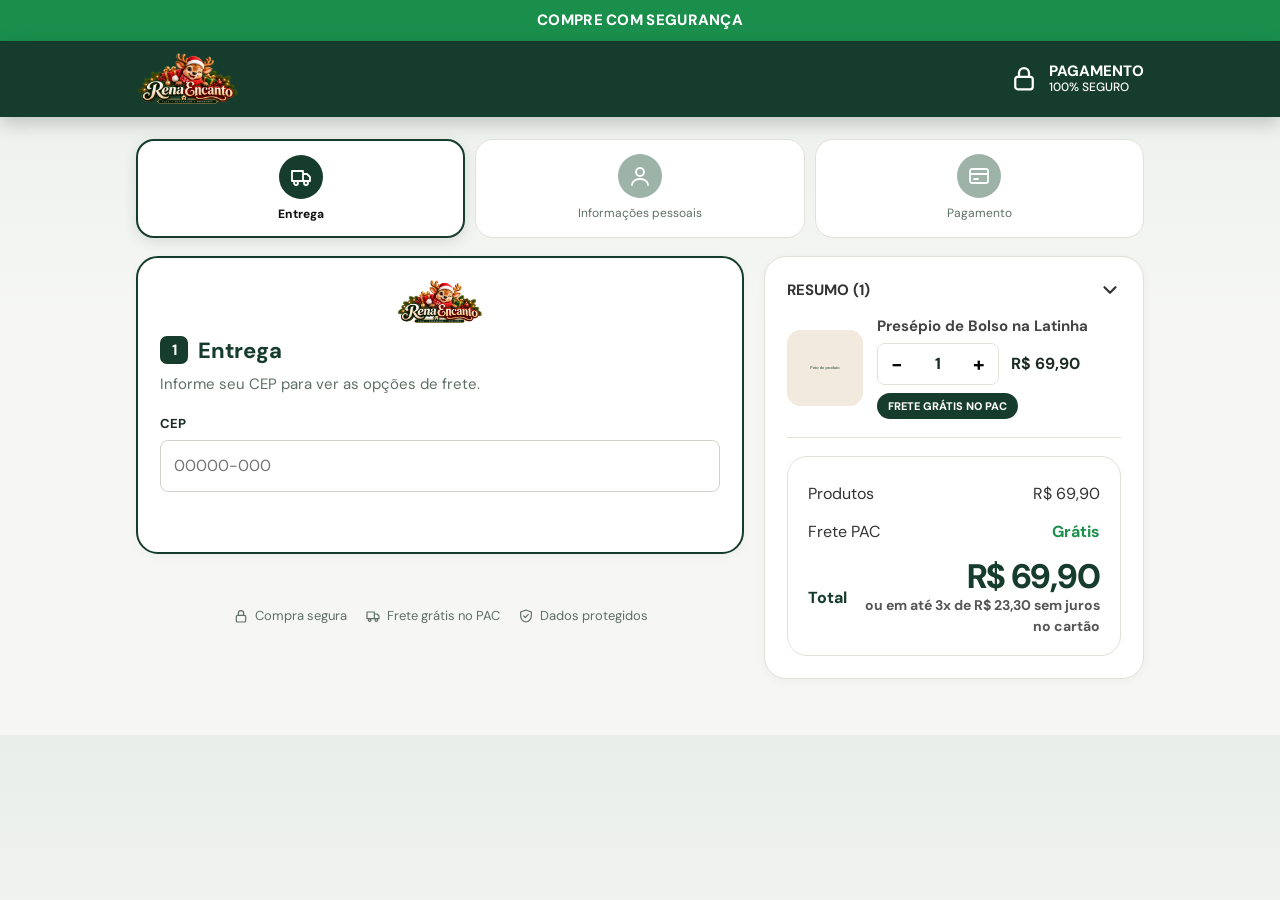
==== commit 9f9bc9bb: "Update index.html" ====
--- a/index.html
+++ b/index.html
@@ -4,92 +4,202 @@
 <meta charset="utf-8">
 <meta name="viewport" content="width=device-width,initial-scale=1">
 <meta name="theme-color" content="#163C2D">
-<title>Presépio de Bolso na Latinha | Rena Encanto</title>
-<meta name="description" content="Presépio de Bolso na Latinha por R$ 69,90 com frete grátis na primeira compra. Um presente de Natal cheio de afeto e significado.">
-<meta property="og:title" content="Presépio de Bolso na Latinha | Rena Encanto">
-<meta property="og:description" content="R$ 69,90 + frete grátis na primeira compra.">
-<meta property="og:type" content="product">
+<meta name="robots" content="noindex">
+<title>Finalizar compra | Rena Encanto</title>
 <link rel="icon" href="images/favicon.svg" type="image/svg+xml">
 <link rel="preconnect" href="https://fonts.googleapis.com"><link rel="preconnect" href="https://fonts.gstatic.com" crossorigin>
 <link href="https://fonts.googleapis.com/css2?family=DM+Sans:wght@400;500;700;800&display=swap" rel="stylesheet">
 <link rel="stylesheet" href="css/style.css">
+<style>
+body{background:linear-gradient(180deg,#e9eeea 0,#f6f7f5 320px,#f6f7f5 100%)}
+.ck-bar{background:var(--ok);color:#fff;text-align:center;font-weight:800;font-size:15px;letter-spacing:.02em;padding:9px;text-transform:uppercase}
+.ck-top{background:var(--g);box-shadow:0 6px 18px #0003}
+.ck-top .w{display:flex;align-items:center;justify-content:space-between;height:76px;max-width:1040px}
+.ck-top img{height:52px;width:auto}
+.ck-sec{display:flex;align-items:center;gap:10px;color:#fff;font-size:12px;line-height:1.2;font-weight:500;text-transform:uppercase}
+.ck-sec b{display:block;font-size:15px;font-weight:800}
+.ck{max-width:1040px;margin:22px auto 40px;padding:0 16px}
+.stp{display:grid;grid-template-columns:repeat(3,1fr);gap:10px;margin-bottom:18px}
+.stp div{background:#fff;border:1.5px solid var(--line);border-radius:18px;padding:14px 6px;text-align:center;font-size:12px;color:var(--mut);line-height:1.25}
+.stp div.on{border:2px solid var(--g);color:#111;font-weight:800;box-shadow:0 4px 14px #163c2d1f}
+.stp i{display:grid;place-items:center;width:44px;height:44px;border-radius:50%;background:var(--g);color:#fff;margin:0 auto 8px}
+.stp div:not(.on) i{background:#9db3a8}
+.lay{display:grid;grid-template-columns:1fr 380px;gap:20px;align-items:start}
+.lay .main-col{order:1}.lay .side{order:2}
+.card{background:#fff;border:1px solid var(--line);border-radius:22px;padding:22px;box-shadow:0 2px 10px #0000000a;margin-bottom:16px}
+.card.sel{border:2px solid var(--g)}
+.ttl{display:flex;align-items:center;gap:10px;font-size:22px;font-weight:800;color:var(--g);margin:0 0 6px}
+.ttl b{background:var(--g);color:#fff;border-radius:7px;width:28px;height:28px;display:grid;place-items:center;font-size:15px}
+.sub{color:var(--mut);margin:0 0 16px;font-size:15px}
+.side details{padding:0;border:0}
+.side summary{list-style:none;display:flex;justify-content:space-between;align-items:center;font-weight:700;font-size:15px;text-transform:uppercase;cursor:pointer;color:#333}
+.side summary::-webkit-details-marker{display:none}
+.side summary svg{transition:transform .2s}.side details[open] summary svg{transform:rotate(180deg)}
+.prod{display:flex;gap:14px;align-items:center;padding:16px 0 18px;border-bottom:1px solid var(--line)}
+.prod img{width:76px;height:76px;border-radius:14px;object-fit:cover;background:#f3eadf;flex-shrink:0}
+.prod .nm{font-weight:700;color:#444;font-size:15px;line-height:1.3}
+.prod .ln{display:flex;align-items:center;gap:12px;margin-top:6px;font-weight:700}
+.pill{display:inline-block;background:var(--g);color:#fff;font-size:11px;font-weight:800;text-transform:uppercase;padding:5px 11px;border-radius:20px;margin-top:8px}
+.tots{border:1.5px solid var(--line);border-radius:20px;padding:18px 20px;margin-top:18px}
+.tots .row{font-size:16px;color:#333}
+.big{display:flex;justify-content:space-between;align-items:center;margin-top:8px}
+.big>span{color:var(--g);font-weight:800}
+.big strong{display:block;text-align:right;font-size:34px;line-height:1.05;font-weight:800;color:var(--g);letter-spacing:-.03em}
+.big small{display:block;text-align:right;font-size:14px;font-weight:700;color:#555}
+.ck .pm label{border-radius:18px;padding:16px;border-width:1.5px}
+.ck .pm label:has(input:checked){border:2px solid var(--g);background:#f1f8f3}
+.chips{display:flex;gap:10px;flex-wrap:wrap}
+.chip{display:flex;align-items:center;gap:8px;border:1.5px solid var(--line);border-radius:14px;padding:11px 14px;font-weight:700}
+.chip em{font-style:normal;font-size:11px;font-weight:800;background:var(--g);color:#fff;padding:4px 9px;border-radius:20px;text-transform:uppercase;margin-left:auto}
+.ck .btn{border-radius:16px;padding:19px;font-size:17px;text-transform:uppercase}
+.mini{display:flex;justify-content:center;gap:18px;flex-wrap:wrap;color:var(--mut);font-size:13px;margin-top:16px}
+.mini span{display:flex;align-items:center;gap:6px}
+@media(max-width:860px){.lay{grid-template-columns:1fr}.lay .side{order:1}.lay .main-col{order:2}.ck-top .w{height:68px}.ck-top img{height:44px}.big strong{font-size:30px}}
+
+.f{margin-top:4px}.f input,.f select{margin-top:4px}
+.sec2{margin:20px 0 8px;font-size:13px;font-weight:800;color:var(--g);text-transform:uppercase;letter-spacing:.04em}
+.tabs{display:grid;grid-template-columns:1fr 1fr;gap:10px;margin-bottom:14px}
+.tabs label{display:flex;gap:10px;align-items:center;border:1.5px solid var(--line);border-radius:14px;padding:14px;cursor:pointer;font-weight:700;background:#fff}
+.tabs label:has(input:checked){border:2px solid var(--g);background:#f1f8f3}
+.tabs input{width:auto;margin:0;accent-color:var(--g)}
+.tabs em{font-style:normal;font-size:10px;font-weight:800;background:var(--g);color:#fff;padding:3px 8px;border-radius:20px;text-transform:uppercase;margin-left:auto}
+.panel{border:1.5px dashed var(--line);border-radius:14px;padding:14px;background:#fcfdfc}
+.panel p{margin:0;color:var(--mut);font-size:14px}
+#card-element{min-height:110px}
+.cerr{color:var(--r);font-size:13px;font-weight:700;min-height:18px;margin-top:6px}
+.pixbox{text-align:center}
+.pixbox h2{justify-content:center}
+.qr{width:250px;max-width:72%;margin:14px auto;padding:12px;background:#fff;border:1.5px solid var(--line);border-radius:16px}
+.qr svg{width:100%;height:auto;display:block}
+.code{word-break:break-all;font-size:12px;background:#f6f7f5;border:1px dashed #cfd3cc;border-radius:12px;padding:10px;max-height:84px;overflow:auto;text-align:left;margin:10px 0}
+.wait{display:flex;align-items:center;justify-content:center;gap:10px;font-weight:700;color:var(--g);margin:14px 0 4px}
+.dot{width:10px;height:10px;border-radius:50%;background:var(--ok);animation:pl 1.2s infinite}
+@keyframes pl{0%,100%{opacity:1}50%{opacity:.25}}
+.lnk{background:none;border:0;color:var(--g);font-weight:700;text-decoration:underline;cursor:pointer;margin-top:10px;font-size:14px}
+.done{text-align:center;padding:30px 10px}.done h2{justify-content:center;font-size:26px}
+.done .ref{display:inline-block;background:#f1f8f3;border:1.5px solid var(--g);color:var(--g);font-weight:800;border-radius:12px;padding:8px 16px;margin:10px 0}
+.ghost2{display:flex;align-items:center;justify-content:center;width:100%;background:#fff;border:1.5px solid var(--g);color:var(--g);font-weight:800;border-radius:16px;padding:15px;cursor:pointer}
+</style>
 </head>
 <body>
-<div class="bar">Frete grátis na primeira compra</div>
-<header class="head"><div class="w">
-  <a href="#topo" aria-label="Rena Encanto"><img src="images/logo-rena-encanto.png" alt="Rena Encanto" width="92" height="46"></a>
-  <nav class="hl"><a href="#descricao"><span class="i" data-i="gift"></span><span>Sobre o produto</span></a><a href="#duvidas"><span class="i" data-i="shield"></span><span>Dúvidas</span></a><a href="checkout.html"><span class="i" data-i="cart"></span><span>Finalizar compra</span></a></nav>
+<div class="ck-bar">Compre com segurança</div>
+<header class="ck-top"><div class="w">
+  <a href="index.html" aria-label="Voltar à loja"><img src="images/logo-rena-encanto.png" alt="Rena Encanto" width="104" height="52"></a>
+  <div class="ck-sec"><span class="i" data-i="lock" data-s="30"></span><span><b>Pagamento</b>100% seguro</span></div>
 </div></header>
 
-<main class="w" id="topo">
-<div class="crumb"><a href="#topo">Início</a> › <a href="#topo">Natal</a> › Presépios › Presépio de Bolso na Latinha</div>
-
-<section class="pdp">
-  <div class="box gal">
-    <div class="th" id="thumbs"></div>
-    <div class="main"><img id="big" alt="Presépio de Bolso na Latinha" width="700" height="700"></div>
+<main class="ck">
+<div class="stp" aria-label="Etapas">
+  <div class="on" id="s1"><i><svg width="24" height="24" viewBox="0 0 24 24" fill="none" stroke="currentColor" stroke-width="1.8" stroke-linecap="round" stroke-linejoin="round"><path d="M3 6h11v10H3zM14 9h4l3 3v4h-7"/><circle cx="7" cy="18" r="2"/><circle cx="17" cy="18" r="2"/></svg></i>Entrega</div>
+  <div id="s2"><i><svg width="24" height="24" viewBox="0 0 24 24" fill="none" stroke="currentColor" stroke-width="1.8" stroke-linecap="round" stroke-linejoin="round"><circle cx="12" cy="8" r="4"/><path d="M4 21c0-4 4-6 8-6s8 2 8 6"/></svg></i>Informações pessoais</div>
+  <div id="s3"><i><svg width="24" height="24" viewBox="0 0 24 24" fill="none" stroke="currentColor" stroke-width="1.8" stroke-linecap="round" stroke-linejoin="round"><rect x="3" y="5" width="18" height="14" rx="2"/><path d="M3 10h18M7 15h4"/></svg></i>Pagamento</div>
+</div>
+
+<div class="lay">
+  <div class="main-col">
+    <div id="flow">
+    <section class="card sel">
+      <div style="text-align:center;margin-bottom:10px"><img src="images/logo-rena-encanto.png" alt="Rena Encanto" width="88" height="44" style="margin:auto;height:44px;width:auto"></div>
+      <h2 class="ttl"><b>1</b>Entrega</h2>
+      <p class="sub">Informe seu CEP para ver as opções de frete.</p>
+      <label for="cep" style="font-size:13px;font-weight:700">CEP</label>
+      <div class="cep"><input id="cep" inputmode="numeric" maxlength="9" placeholder="00000-000" autocomplete="postal-code"></div>
+      <div id="cepMsg" aria-live="polite"></div>
+      <div id="opts" class="pm" hidden>
+        <label><input type="radio" name="frete" value="pac" checked><img class="cor cor-lg" src="images/logo-correios.png" alt="Correios" width="38" height="28"><span>PAC · Correios<small id="pacTxt">Entrega econômica</small></span><b class="ok" style="margin-left:auto">Grátis</b></label>
+        <label><input type="radio" name="frete" value="sedex"><img class="cor cor-lg" src="images/logo-correios.png" alt="Correios" width="38" height="28"><span>SEDEX · Correios<small id="sedexTxt">Entrega mais rápida</small></span><b id="sedexPreco" style="margin-left:auto"></b></label>
+      </div>
+    </section>
+
+    <section class="card" id="dados" hidden>
+      <h2 class="ttl"><b>2</b>Seus dados</h2>
+      <p class="sub">Para emitir o pedido e entregar no seu endereço.</p>
+      <div class="f">
+        <label class="s6">Nome completo<input id="nome" autocomplete="name" placeholder="Como está no documento"><span class="err">Informe nome e sobrenome.</span></label>
+        <label class="s3">E-mail<input id="email" type="email" inputmode="email" autocomplete="email" placeholder="voce@email.com"><span class="err">E-mail inválido.</span></label>
+        <label class="s3">Celular (WhatsApp)<input id="tel" inputmode="tel" autocomplete="tel-national" placeholder="(00) 00000-0000"><span class="err">Informe DDD + número.</span></label>
+        <label class="s3">CPF<input id="cpf" inputmode="numeric" maxlength="14" placeholder="000.000.000-00"><span class="err">CPF inválido.</span></label>
+      </div>
+      <div class="sec2">Endereço de entrega</div>
+      <div class="f">
+        <label class="s4">Rua / Avenida<input id="rua" autocomplete="address-line1"><span class="err">Informe a rua.</span></label>
+        <label class="s2">Número<input id="num" autocomplete="address-line2" inputmode="numeric"><span class="err">Informe o número.</span></label>
+        <label class="s3">Complemento <span style="font-weight:500;color:var(--mut)">(opcional)</span><input id="comp"></label>
+        <label class="s3">Bairro<input id="bairro"><span class="err">Informe o bairro.</span></label>
+        <label class="s4">Cidade<input id="cidade" autocomplete="address-level2"><span class="err">Informe a cidade.</span></label>
+        <label class="s2">UF<input id="uf" maxlength="2" autocomplete="address-level1" style="text-transform:uppercase"><span class="err">UF inválida.</span></label>
+      </div>
+    </section>
+
+    <section class="card" id="pagto" hidden>
+      <h2 class="ttl"><b>3</b>Pagamento</h2>
+      <p class="sub">Escolha como pagar. Tudo acontece aqui, sem sair do site.</p>
+      <div class="tabs">
+        <label><input type="radio" name="metodo" value="pix" checked><span class="i" data-i="pix"></span>Pix<em>Imediato</em></label>
+        <label><input type="radio" name="metodo" value="credit_card"><span class="i" data-i="card"></span>Cartão</label>
+      </div>
+      <div id="pnPix" class="panel"><p>Ao confirmar, mostramos o <b>QR Code</b> e o código <b>copia e cola</b> aqui mesmo. A aprovação é imediata.</p></div>
+      <div id="pnCard" class="panel" hidden>
+        <div id="card-element"></div>
+        <div id="parcWrap" hidden style="margin-top:10px"><label style="font-size:13px;font-weight:700">Parcelas<select id="parcSel"></select></label></div>
+        <div class="cerr" id="cardErr" aria-live="polite"></div>
+      </div>
+    </section>
+
+    <p id="erro" role="alert" style="color:var(--r);font-weight:700;font-size:14px;min-height:20px;margin:0 0 8px"></p>
+    <button class="btn" id="fin" type="button" hidden><span class="i" data-i="lock" data-s="22"></span><span id="finTxt">Pagar</span></button>
+    </div>
+
+    <section class="card pixbox" id="pixBox" hidden>
+      <h2 class="ttl"><b>3</b>Pague com Pix</h2>
+      <p class="sub">Abra o app do seu banco, escolha Pix e escaneie o QR Code ou use o copia e cola.</p>
+      <div class="qr" id="qr"></div>
+      <div class="code" id="pixCode"></div>
+      <button class="btn" id="copiar" type="button">Copiar código Pix</button>
+      <div class="wait"><span class="dot"></span><span id="pixSt">Aguardando pagamento…</span></div>
+      <small id="pixExp" style="color:var(--mut)"></small><br>
+      <button class="lnk" id="voltar" type="button">Voltar e alterar dados ou forma de pagamento</button>
+    </section>
+
+    <section class="card done" id="done" hidden>
+      <div style="color:var(--ok)"><span class="i" data-i="check" data-s="64"></span></div>
+      <h2 class="ttl" id="doneT">Pedido confirmado!</h2>
+      <p class="sub" id="doneP"></p>
+      <div class="ref" id="doneRef"></div>
+      <a class="ghost2" href="index.html" style="margin-top:14px">Voltar à loja</a>
+    </section>
+
+    <a class="btn wa" id="wa" hidden target="_blank" rel="noopener">Falar com a gente no WhatsApp</a>
+    <div class="mini"><span><span class="i" data-i="lock" data-s="16"></span>Compra segura</span><span><span class="i" data-i="truck" data-s="16"></span>Frete grátis no PAC</span><span><span class="i" data-i="shield" data-s="16"></span>Dados protegidos</span></div>
   </div>
 
-  <div class="box" id="buybox">
-    <div class="tags"><span class="tag n">Novo</span><span class="tag">Frete grátis</span></div>
-    <h1>Presépio de Bolso na Latinha</h1>
-    <div class="old">De <s>R$ 149,90</s> <span style="background:#e8f4ec;color:var(--ok);font-weight:800;font-size:12px;padding:2px 8px;border-radius:4px;margin-left:6px">53% OFF</span></div>
-    <div class="price" id="preco"></div>
-    <div class="parc" id="parc"></div>
-    <div class="pays"><span class="i-w"><span class="i" data-i="pix" data-s="18"></span>Pix</span><span><span class="i" data-i="card" data-s="18"></span>Cartão</span></div>
-    <div class="frete"><span class="i" data-i="truck"></span>Frete grátis na primeira compra</div>
-    <label for="cep" style="font-size:13px;font-weight:700">Consultar entrega</label>
-    <div class="cep"><input id="cep" inputmode="numeric" maxlength="9" placeholder="Digite seu CEP" autocomplete="postal-code"><button type="button" id="cepBtn">Calcular</button></div>
-    <div id="cepMsg" aria-live="polite"></div>
-    <div class="qty">Quantidade<div class="q"><button type="button" id="menos" aria-label="Diminuir">−</button><output id="qtd">1</output><button type="button" id="mais" aria-label="Aumentar">+</button></div></div>
-    <button class="btn" id="comprar" type="button"><span class="i" data-i="lock" data-s="20"></span>Comprar agora</button>
-    <a class="btn wa" id="wa" hidden target="_blank" rel="noopener">Tirar dúvidas no WhatsApp</a>
-    <div class="seller">
-      <div><span class="i" data-i="lock" data-s="18"></span><span><b>Compra segura.</b> Pagamento em ambiente protegido.</span></div>
-      <div><span class="i" data-i="box" data-s="18"></span><span>Vendido e entregue por <b>Rena Encanto</b>.</span></div>
-    </div>
-  </div>
-</section>
-
-<section class="trust">
-  <div><span class="i" data-i="truck" data-s="30"></span><span><b>Frete grátis</b>Na primeira compra</span></div>
-  <div><span class="i" data-i="pix" data-s="30"></span><span><b>Pague com Pix</b>Aprovação na hora</span></div>
-  <div><span class="i" data-i="card" data-s="30"></span><span><b>Cartão de crédito</b>Pague com segurança</span></div>
-  <div><span class="i" data-i="shield" data-s="30"></span><span><b>Compra segura</b>Dados protegidos</span></div>
-</section>
-
-<section class="box sec" id="descricao">
-  <h2>Descrição do produto</h2>
-  <div class="story">
-    <img src="" alt="Detalhes do presépio de bolso" id="foto2" loading="lazy" width="600" height="450">
-    <div><p><b>Um pedacinho de Belém, pertinho de você.</b></p><p>Abra a latinha, descubra os personagens e monte uma cena que lembra o que realmente importa: estar perto de quem a gente ama. Um pequeno presépio para celebrar uma história imensa, cheio de afeto, fé e encanto para levar aonde quiser.</p></div>
-  </div>
-  <div class="three" style="margin-top:22px">
-    <div><b>1. Abra e descubra</b><p>Uma latinha delicada que revela uma cena natalina cheia de detalhes.</p></div>
-    <div><b>2. Monte sua tradição</b><p>Organize os personagens e crie um cantinho especial para o Natal.</p></div>
-    <div><b>3. Presenteie com carinho</b><p>Um gesto simples que carrega uma mensagem bonita e duradoura.</p></div>
-  </div>
-</section>
-
-<section class="box sec"><h2>Olhe de pertinho</h2><div class="fotos" id="fotos"></div></section>
-
-<section class="box sec"><h2>Especificações</h2>
-<table class="sp"><tr><td>Produto</td><td>Presépio de Bolso na Latinha</td></tr><tr><td>Conteúdo</td><td>1 unidade</td></tr><tr><td>Frete</td><td>Grátis na primeira compra</td></tr><tr><td>Atenção</td><td>Contém peças pequenas. Não indicado para menores de 3 anos.</td></tr></table></section>
-
-<section class="box sec" id="duvidas"><h2>Perguntas frequentes</h2>
-<details><summary>O que é o Presépio de Bolso?</summary><p>É um pequeno presépio natalino com personagens e cenário dentro de uma latinha.</p></details>
-<details><summary>O frete é grátis?</summary><p>Sim. O envio pelo PAC é grátis. Se preferir, o SEDEX está disponível por R$ 12,90. Você escolhe no checkout.</p></details>
-<details><summary>Quanto custa uma unidade?</summary><p>Uma unidade custa R$ 69,90.</p></details>
-<details><summary>Quais as formas de pagamento?</summary><p>Pix e cartão de crédito. Você escolhe no checkout.</p></details>
-<details><summary>É indicado para crianças pequenas?</summary><p>Contém peças pequenas. Não indicado para menores de 3 anos.</p></details></section>
+  <aside class="side">
+    <section class="card">
+      <details open>
+        <summary><span>Resumo (<span id="rc">1</span>)</span><svg width="22" height="22" viewBox="0 0 24 24" fill="none" stroke="currentColor" stroke-width="2.4" stroke-linecap="round" stroke-linejoin="round"><path d="M6 15l6-6 6 6"/></svg></summary>
+        <div class="prod">
+          <img id="pimg" alt="Presépio de Bolso na Latinha" width="76" height="76">
+          <div style="flex:1">
+            <div class="nm" id="pnome"></div>
+            <div class="ln"><div class="q"><button type="button" id="menos" aria-label="Diminuir">−</button><output id="qtd">1</output><button type="button" id="mais" aria-label="Aumentar">+</button></div><span id="pprice"></span></div>
+            <span class="pill">Frete grátis no PAC</span>
+          </div>
+        </div>
+        <div class="tots">
+          <div class="row"><span id="resumo">Produtos</span><span id="sub">—</span></div>
+          <div class="row"><span id="fnome">Frete</span><span id="fval" class="ok">Grátis</span></div>
+          <div class="big"><span>Total</span><div><strong id="tot"></strong><small id="parc"></small></div></div>
+        </div>
+      </details>
+    </section>
+  </aside>
+</div>
 </main>
-
-<footer class="foot"><img src="images/logo-rena-encanto.png" alt="Rena Encanto" width="100" height="50"><p>Pequenas coisas. Grandes momentos. ✦</p><small>© Rena Encanto. Todos os direitos reservados.</small></footer>
-
-<div class="mbuy"><div><small>Frete grátis</small><strong id="mpreco"></strong></div><button class="btn" id="comprar2" type="button">Comprar agora</button></div>
 
 <script src="js/icons.js"></script>
 <script src="js/config.js"></script>
-<script src="js/main.js"></script>
+<script src="https://cdnjs.cloudflare.com/ajax/libs/qrcode-generator/1.4.4/qrcode.min.js"></script>
+<script src="https://js.pagou.ai/payments/v3.js"></script>
+<script src="js/pedido.js"></script>
 </body>
 </html>
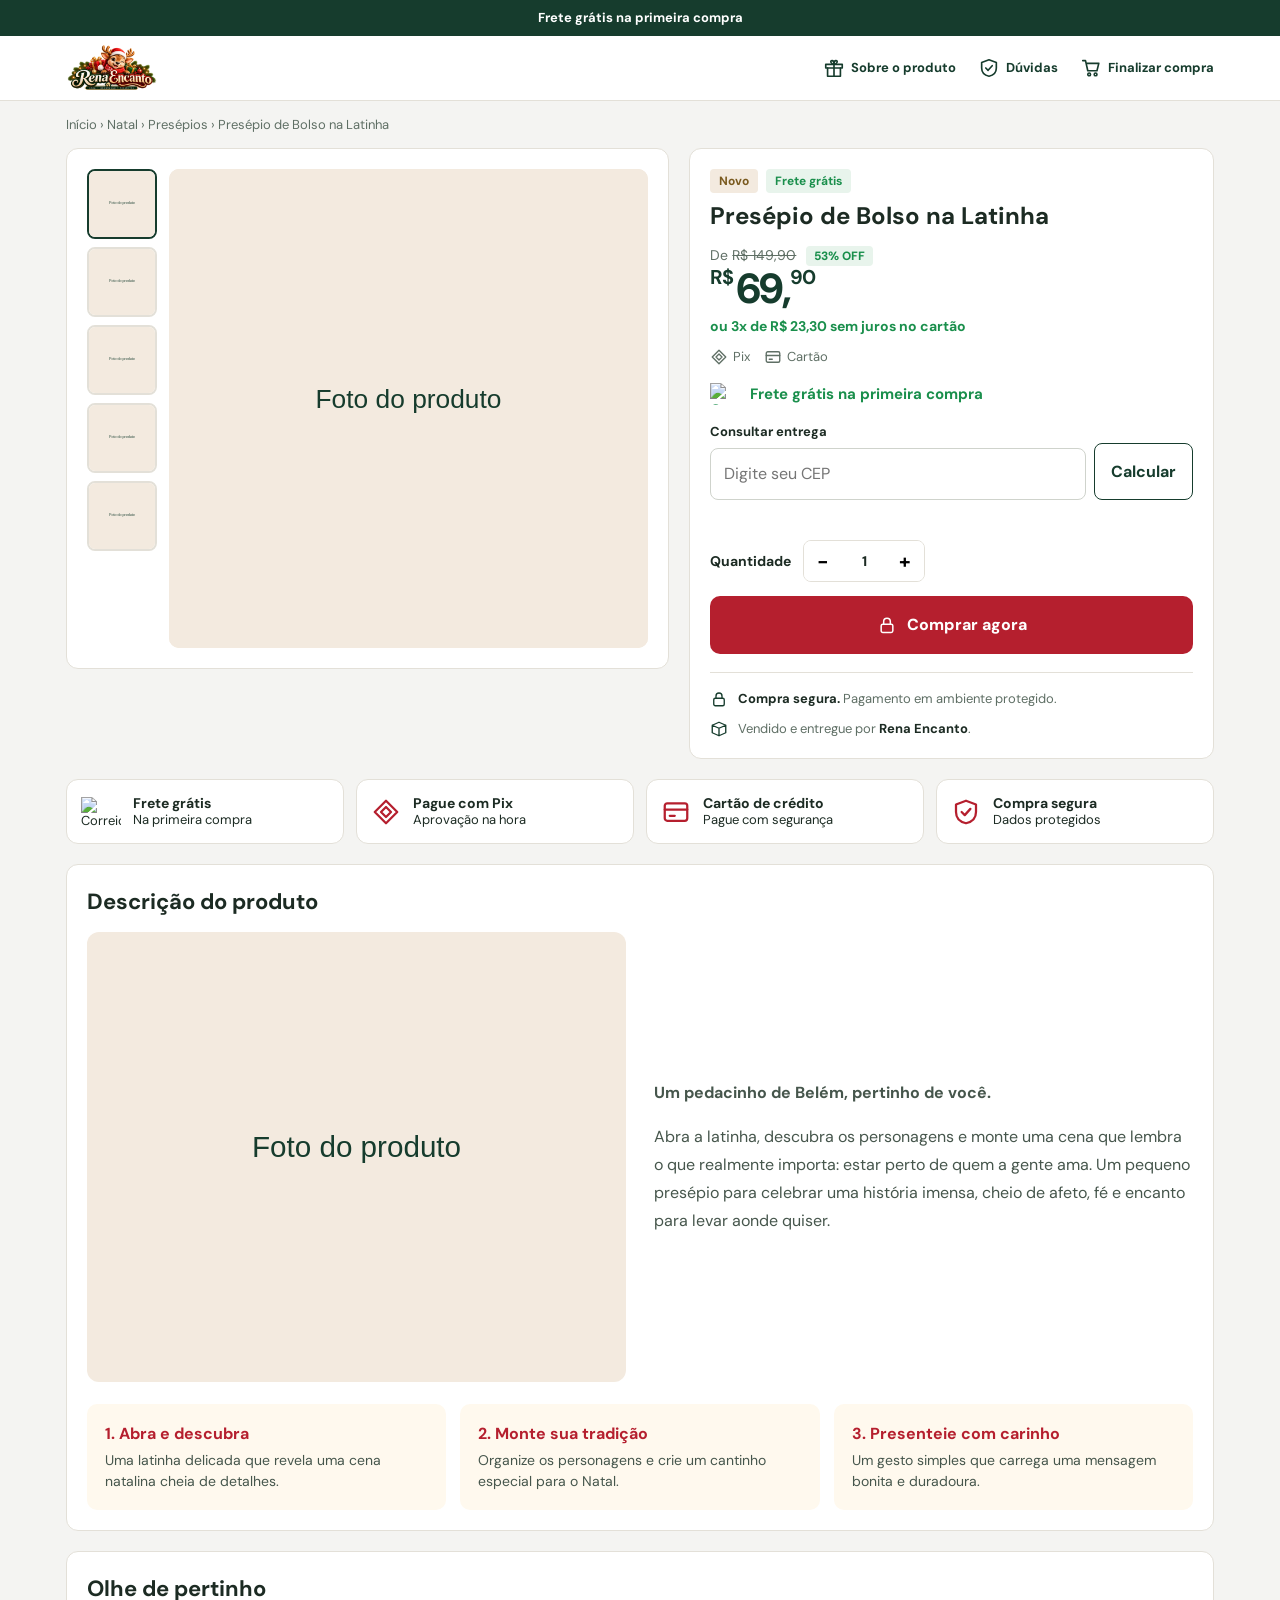
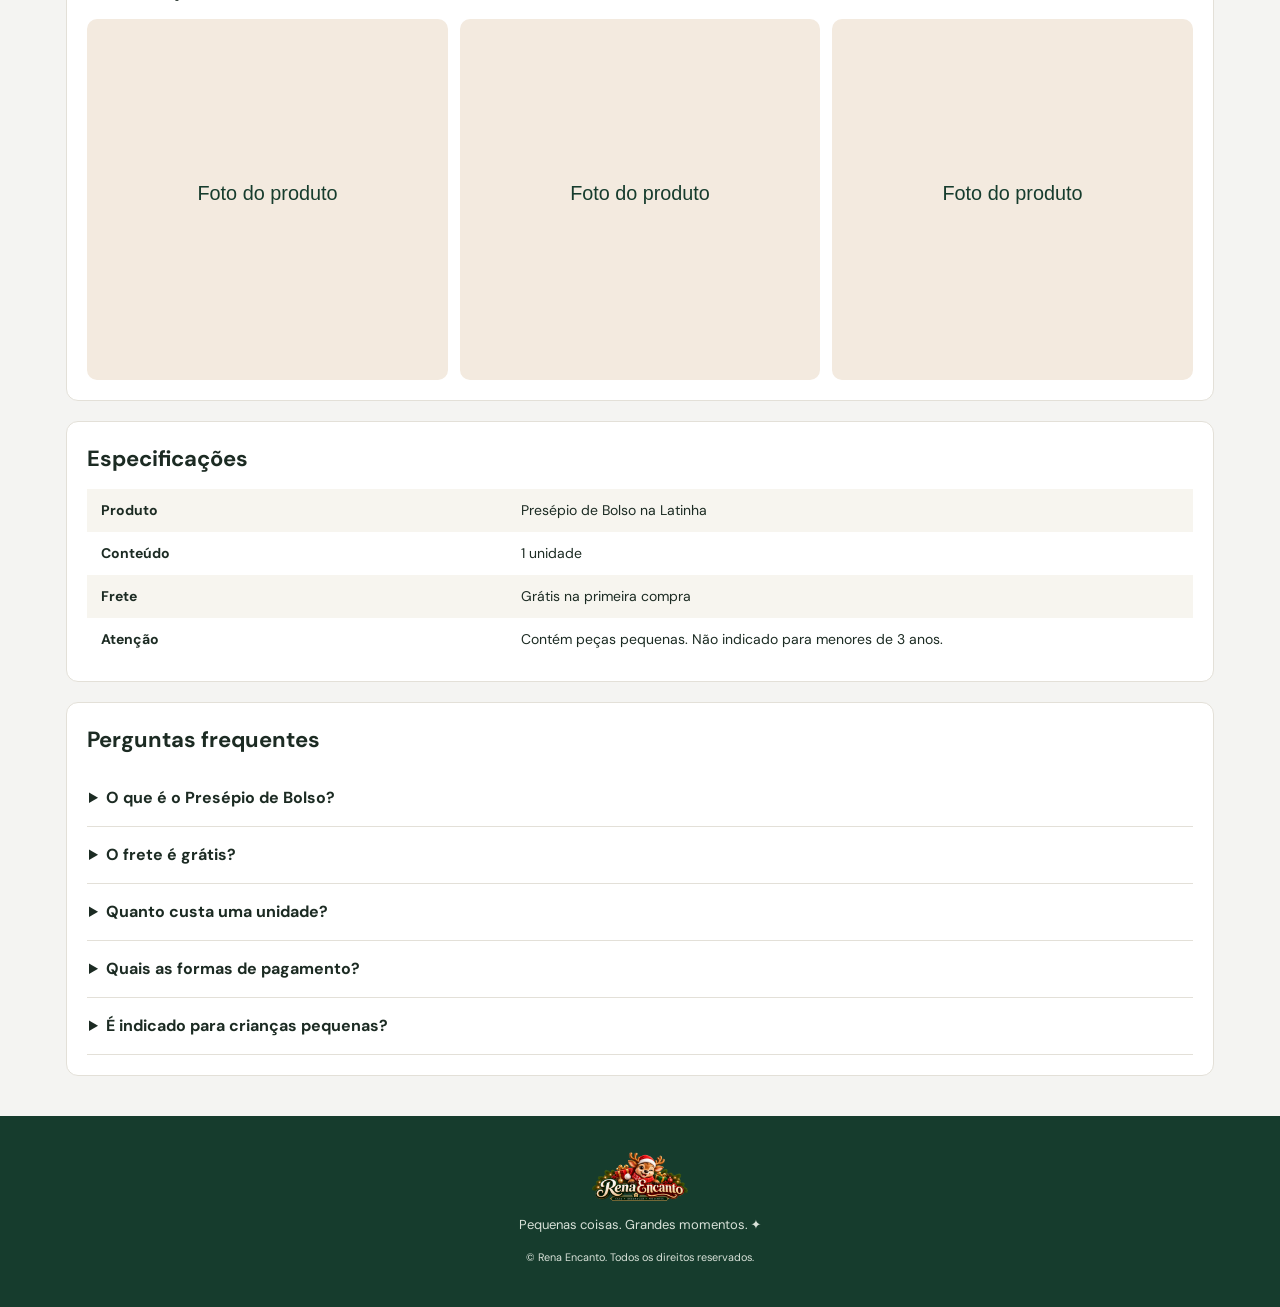
==== commit f6e026bd: "Update index.html" ====
--- a/index.html
+++ b/index.html
@@ -4,202 +4,92 @@
 <meta charset="utf-8">
 <meta name="viewport" content="width=device-width,initial-scale=1">
 <meta name="theme-color" content="#163C2D">
-<meta name="robots" content="noindex">
-<title>Finalizar compra | Rena Encanto</title>
+<title>Presépio de Bolso na Latinha | Rena Encanto</title>
+<meta name="description" content="Presépio de Bolso na Latinha por R$ 69,90 com frete grátis na primeira compra. Um presente de Natal cheio de afeto e significado.">
+<meta property="og:title" content="Presépio de Bolso na Latinha | Rena Encanto">
+<meta property="og:description" content="R$ 69,90 + frete grátis na primeira compra.">
+<meta property="og:type" content="product">
 <link rel="icon" href="images/favicon.svg" type="image/svg+xml">
 <link rel="preconnect" href="https://fonts.googleapis.com"><link rel="preconnect" href="https://fonts.gstatic.com" crossorigin>
 <link href="https://fonts.googleapis.com/css2?family=DM+Sans:wght@400;500;700;800&display=swap" rel="stylesheet">
 <link rel="stylesheet" href="css/style.css">
-<style>
-body{background:linear-gradient(180deg,#e9eeea 0,#f6f7f5 320px,#f6f7f5 100%)}
-.ck-bar{background:var(--ok);color:#fff;text-align:center;font-weight:800;font-size:15px;letter-spacing:.02em;padding:9px;text-transform:uppercase}
-.ck-top{background:var(--g);box-shadow:0 6px 18px #0003}
-.ck-top .w{display:flex;align-items:center;justify-content:space-between;height:76px;max-width:1040px}
-.ck-top img{height:52px;width:auto}
-.ck-sec{display:flex;align-items:center;gap:10px;color:#fff;font-size:12px;line-height:1.2;font-weight:500;text-transform:uppercase}
-.ck-sec b{display:block;font-size:15px;font-weight:800}
-.ck{max-width:1040px;margin:22px auto 40px;padding:0 16px}
-.stp{display:grid;grid-template-columns:repeat(3,1fr);gap:10px;margin-bottom:18px}
-.stp div{background:#fff;border:1.5px solid var(--line);border-radius:18px;padding:14px 6px;text-align:center;font-size:12px;color:var(--mut);line-height:1.25}
-.stp div.on{border:2px solid var(--g);color:#111;font-weight:800;box-shadow:0 4px 14px #163c2d1f}
-.stp i{display:grid;place-items:center;width:44px;height:44px;border-radius:50%;background:var(--g);color:#fff;margin:0 auto 8px}
-.stp div:not(.on) i{background:#9db3a8}
-.lay{display:grid;grid-template-columns:1fr 380px;gap:20px;align-items:start}
-.lay .main-col{order:1}.lay .side{order:2}
-.card{background:#fff;border:1px solid var(--line);border-radius:22px;padding:22px;box-shadow:0 2px 10px #0000000a;margin-bottom:16px}
-.card.sel{border:2px solid var(--g)}
-.ttl{display:flex;align-items:center;gap:10px;font-size:22px;font-weight:800;color:var(--g);margin:0 0 6px}
-.ttl b{background:var(--g);color:#fff;border-radius:7px;width:28px;height:28px;display:grid;place-items:center;font-size:15px}
-.sub{color:var(--mut);margin:0 0 16px;font-size:15px}
-.side details{padding:0;border:0}
-.side summary{list-style:none;display:flex;justify-content:space-between;align-items:center;font-weight:700;font-size:15px;text-transform:uppercase;cursor:pointer;color:#333}
-.side summary::-webkit-details-marker{display:none}
-.side summary svg{transition:transform .2s}.side details[open] summary svg{transform:rotate(180deg)}
-.prod{display:flex;gap:14px;align-items:center;padding:16px 0 18px;border-bottom:1px solid var(--line)}
-.prod img{width:76px;height:76px;border-radius:14px;object-fit:cover;background:#f3eadf;flex-shrink:0}
-.prod .nm{font-weight:700;color:#444;font-size:15px;line-height:1.3}
-.prod .ln{display:flex;align-items:center;gap:12px;margin-top:6px;font-weight:700}
-.pill{display:inline-block;background:var(--g);color:#fff;font-size:11px;font-weight:800;text-transform:uppercase;padding:5px 11px;border-radius:20px;margin-top:8px}
-.tots{border:1.5px solid var(--line);border-radius:20px;padding:18px 20px;margin-top:18px}
-.tots .row{font-size:16px;color:#333}
-.big{display:flex;justify-content:space-between;align-items:center;margin-top:8px}
-.big>span{color:var(--g);font-weight:800}
-.big strong{display:block;text-align:right;font-size:34px;line-height:1.05;font-weight:800;color:var(--g);letter-spacing:-.03em}
-.big small{display:block;text-align:right;font-size:14px;font-weight:700;color:#555}
-.ck .pm label{border-radius:18px;padding:16px;border-width:1.5px}
-.ck .pm label:has(input:checked){border:2px solid var(--g);background:#f1f8f3}
-.chips{display:flex;gap:10px;flex-wrap:wrap}
-.chip{display:flex;align-items:center;gap:8px;border:1.5px solid var(--line);border-radius:14px;padding:11px 14px;font-weight:700}
-.chip em{font-style:normal;font-size:11px;font-weight:800;background:var(--g);color:#fff;padding:4px 9px;border-radius:20px;text-transform:uppercase;margin-left:auto}
-.ck .btn{border-radius:16px;padding:19px;font-size:17px;text-transform:uppercase}
-.mini{display:flex;justify-content:center;gap:18px;flex-wrap:wrap;color:var(--mut);font-size:13px;margin-top:16px}
-.mini span{display:flex;align-items:center;gap:6px}
-@media(max-width:860px){.lay{grid-template-columns:1fr}.lay .side{order:1}.lay .main-col{order:2}.ck-top .w{height:68px}.ck-top img{height:44px}.big strong{font-size:30px}}
-
-.f{margin-top:4px}.f input,.f select{margin-top:4px}
-.sec2{margin:20px 0 8px;font-size:13px;font-weight:800;color:var(--g);text-transform:uppercase;letter-spacing:.04em}
-.tabs{display:grid;grid-template-columns:1fr 1fr;gap:10px;margin-bottom:14px}
-.tabs label{display:flex;gap:10px;align-items:center;border:1.5px solid var(--line);border-radius:14px;padding:14px;cursor:pointer;font-weight:700;background:#fff}
-.tabs label:has(input:checked){border:2px solid var(--g);background:#f1f8f3}
-.tabs input{width:auto;margin:0;accent-color:var(--g)}
-.tabs em{font-style:normal;font-size:10px;font-weight:800;background:var(--g);color:#fff;padding:3px 8px;border-radius:20px;text-transform:uppercase;margin-left:auto}
-.panel{border:1.5px dashed var(--line);border-radius:14px;padding:14px;background:#fcfdfc}
-.panel p{margin:0;color:var(--mut);font-size:14px}
-#card-element{min-height:110px}
-.cerr{color:var(--r);font-size:13px;font-weight:700;min-height:18px;margin-top:6px}
-.pixbox{text-align:center}
-.pixbox h2{justify-content:center}
-.qr{width:250px;max-width:72%;margin:14px auto;padding:12px;background:#fff;border:1.5px solid var(--line);border-radius:16px}
-.qr svg{width:100%;height:auto;display:block}
-.code{word-break:break-all;font-size:12px;background:#f6f7f5;border:1px dashed #cfd3cc;border-radius:12px;padding:10px;max-height:84px;overflow:auto;text-align:left;margin:10px 0}
-.wait{display:flex;align-items:center;justify-content:center;gap:10px;font-weight:700;color:var(--g);margin:14px 0 4px}
-.dot{width:10px;height:10px;border-radius:50%;background:var(--ok);animation:pl 1.2s infinite}
-@keyframes pl{0%,100%{opacity:1}50%{opacity:.25}}
-.lnk{background:none;border:0;color:var(--g);font-weight:700;text-decoration:underline;cursor:pointer;margin-top:10px;font-size:14px}
-.done{text-align:center;padding:30px 10px}.done h2{justify-content:center;font-size:26px}
-.done .ref{display:inline-block;background:#f1f8f3;border:1.5px solid var(--g);color:var(--g);font-weight:800;border-radius:12px;padding:8px 16px;margin:10px 0}
-.ghost2{display:flex;align-items:center;justify-content:center;width:100%;background:#fff;border:1.5px solid var(--g);color:var(--g);font-weight:800;border-radius:16px;padding:15px;cursor:pointer}
-</style>
 </head>
 <body>
-<div class="ck-bar">Compre com segurança</div>
-<header class="ck-top"><div class="w">
-  <a href="index.html" aria-label="Voltar à loja"><img src="images/logo-rena-encanto.png" alt="Rena Encanto" width="104" height="52"></a>
-  <div class="ck-sec"><span class="i" data-i="lock" data-s="30"></span><span><b>Pagamento</b>100% seguro</span></div>
+<div class="bar">Frete grátis na primeira compra</div>
+<header class="head"><div class="w">
+  <a href="#topo" aria-label="Rena Encanto"><img src="images/logo-rena-encanto.png" alt="Rena Encanto" width="92" height="46"></a>
+  <nav class="hl"><a href="#descricao"><span class="i" data-i="gift"></span><span>Sobre o produto</span></a><a href="#duvidas"><span class="i" data-i="shield"></span><span>Dúvidas</span></a><a href="checkout.html"><span class="i" data-i="cart"></span><span>Finalizar compra</span></a></nav>
 </div></header>
 
-<main class="ck">
-<div class="stp" aria-label="Etapas">
-  <div class="on" id="s1"><i><svg width="24" height="24" viewBox="0 0 24 24" fill="none" stroke="currentColor" stroke-width="1.8" stroke-linecap="round" stroke-linejoin="round"><path d="M3 6h11v10H3zM14 9h4l3 3v4h-7"/><circle cx="7" cy="18" r="2"/><circle cx="17" cy="18" r="2"/></svg></i>Entrega</div>
-  <div id="s2"><i><svg width="24" height="24" viewBox="0 0 24 24" fill="none" stroke="currentColor" stroke-width="1.8" stroke-linecap="round" stroke-linejoin="round"><circle cx="12" cy="8" r="4"/><path d="M4 21c0-4 4-6 8-6s8 2 8 6"/></svg></i>Informações pessoais</div>
-  <div id="s3"><i><svg width="24" height="24" viewBox="0 0 24 24" fill="none" stroke="currentColor" stroke-width="1.8" stroke-linecap="round" stroke-linejoin="round"><rect x="3" y="5" width="18" height="14" rx="2"/><path d="M3 10h18M7 15h4"/></svg></i>Pagamento</div>
-</div>
+<main class="w" id="topo">
+<div class="crumb"><a href="#topo">Início</a> › <a href="#topo">Natal</a> › Presépios › Presépio de Bolso na Latinha</div>
 
-<div class="lay">
-  <div class="main-col">
-    <div id="flow">
-    <section class="card sel">
-      <div style="text-align:center;margin-bottom:10px"><img src="images/logo-rena-encanto.png" alt="Rena Encanto" width="88" height="44" style="margin:auto;height:44px;width:auto"></div>
-      <h2 class="ttl"><b>1</b>Entrega</h2>
-      <p class="sub">Informe seu CEP para ver as opções de frete.</p>
-      <label for="cep" style="font-size:13px;font-weight:700">CEP</label>
-      <div class="cep"><input id="cep" inputmode="numeric" maxlength="9" placeholder="00000-000" autocomplete="postal-code"></div>
-      <div id="cepMsg" aria-live="polite"></div>
-      <div id="opts" class="pm" hidden>
-        <label><input type="radio" name="frete" value="pac" checked><img class="cor cor-lg" src="images/logo-correios.png" alt="Correios" width="38" height="28"><span>PAC · Correios<small id="pacTxt">Entrega econômica</small></span><b class="ok" style="margin-left:auto">Grátis</b></label>
-        <label><input type="radio" name="frete" value="sedex"><img class="cor cor-lg" src="images/logo-correios.png" alt="Correios" width="38" height="28"><span>SEDEX · Correios<small id="sedexTxt">Entrega mais rápida</small></span><b id="sedexPreco" style="margin-left:auto"></b></label>
-      </div>
-    </section>
-
-    <section class="card" id="dados" hidden>
-      <h2 class="ttl"><b>2</b>Seus dados</h2>
-      <p class="sub">Para emitir o pedido e entregar no seu endereço.</p>
-      <div class="f">
-        <label class="s6">Nome completo<input id="nome" autocomplete="name" placeholder="Como está no documento"><span class="err">Informe nome e sobrenome.</span></label>
-        <label class="s3">E-mail<input id="email" type="email" inputmode="email" autocomplete="email" placeholder="voce@email.com"><span class="err">E-mail inválido.</span></label>
-        <label class="s3">Celular (WhatsApp)<input id="tel" inputmode="tel" autocomplete="tel-national" placeholder="(00) 00000-0000"><span class="err">Informe DDD + número.</span></label>
-        <label class="s3">CPF<input id="cpf" inputmode="numeric" maxlength="14" placeholder="000.000.000-00"><span class="err">CPF inválido.</span></label>
-      </div>
-      <div class="sec2">Endereço de entrega</div>
-      <div class="f">
-        <label class="s4">Rua / Avenida<input id="rua" autocomplete="address-line1"><span class="err">Informe a rua.</span></label>
-        <label class="s2">Número<input id="num" autocomplete="address-line2" inputmode="numeric"><span class="err">Informe o número.</span></label>
-        <label class="s3">Complemento <span style="font-weight:500;color:var(--mut)">(opcional)</span><input id="comp"></label>
-        <label class="s3">Bairro<input id="bairro"><span class="err">Informe o bairro.</span></label>
-        <label class="s4">Cidade<input id="cidade" autocomplete="address-level2"><span class="err">Informe a cidade.</span></label>
-        <label class="s2">UF<input id="uf" maxlength="2" autocomplete="address-level1" style="text-transform:uppercase"><span class="err">UF inválida.</span></label>
-      </div>
-    </section>
-
-    <section class="card" id="pagto" hidden>
-      <h2 class="ttl"><b>3</b>Pagamento</h2>
-      <p class="sub">Escolha como pagar. Tudo acontece aqui, sem sair do site.</p>
-      <div class="tabs">
-        <label><input type="radio" name="metodo" value="pix" checked><span class="i" data-i="pix"></span>Pix<em>Imediato</em></label>
-        <label><input type="radio" name="metodo" value="credit_card"><span class="i" data-i="card"></span>Cartão</label>
-      </div>
-      <div id="pnPix" class="panel"><p>Ao confirmar, mostramos o <b>QR Code</b> e o código <b>copia e cola</b> aqui mesmo. A aprovação é imediata.</p></div>
-      <div id="pnCard" class="panel" hidden>
-        <div id="card-element"></div>
-        <div id="parcWrap" hidden style="margin-top:10px"><label style="font-size:13px;font-weight:700">Parcelas<select id="parcSel"></select></label></div>
-        <div class="cerr" id="cardErr" aria-live="polite"></div>
-      </div>
-    </section>
-
-    <p id="erro" role="alert" style="color:var(--r);font-weight:700;font-size:14px;min-height:20px;margin:0 0 8px"></p>
-    <button class="btn" id="fin" type="button" hidden><span class="i" data-i="lock" data-s="22"></span><span id="finTxt">Pagar</span></button>
-    </div>
-
-    <section class="card pixbox" id="pixBox" hidden>
-      <h2 class="ttl"><b>3</b>Pague com Pix</h2>
-      <p class="sub">Abra o app do seu banco, escolha Pix e escaneie o QR Code ou use o copia e cola.</p>
-      <div class="qr" id="qr"></div>
-      <div class="code" id="pixCode"></div>
-      <button class="btn" id="copiar" type="button">Copiar código Pix</button>
-      <div class="wait"><span class="dot"></span><span id="pixSt">Aguardando pagamento…</span></div>
-      <small id="pixExp" style="color:var(--mut)"></small><br>
-      <button class="lnk" id="voltar" type="button">Voltar e alterar dados ou forma de pagamento</button>
-    </section>
-
-    <section class="card done" id="done" hidden>
-      <div style="color:var(--ok)"><span class="i" data-i="check" data-s="64"></span></div>
-      <h2 class="ttl" id="doneT">Pedido confirmado!</h2>
-      <p class="sub" id="doneP"></p>
-      <div class="ref" id="doneRef"></div>
-      <a class="ghost2" href="index.html" style="margin-top:14px">Voltar à loja</a>
-    </section>
-
-    <a class="btn wa" id="wa" hidden target="_blank" rel="noopener">Falar com a gente no WhatsApp</a>
-    <div class="mini"><span><span class="i" data-i="lock" data-s="16"></span>Compra segura</span><span><span class="i" data-i="truck" data-s="16"></span>Frete grátis no PAC</span><span><span class="i" data-i="shield" data-s="16"></span>Dados protegidos</span></div>
+<section class="pdp">
+  <div class="box gal">
+    <div class="th" id="thumbs"></div>
+    <div class="main"><img id="big" alt="Presépio de Bolso na Latinha" width="700" height="700"></div>
   </div>
 
-  <aside class="side">
-    <section class="card">
-      <details open>
-        <summary><span>Resumo (<span id="rc">1</span>)</span><svg width="22" height="22" viewBox="0 0 24 24" fill="none" stroke="currentColor" stroke-width="2.4" stroke-linecap="round" stroke-linejoin="round"><path d="M6 15l6-6 6 6"/></svg></summary>
-        <div class="prod">
-          <img id="pimg" alt="Presépio de Bolso na Latinha" width="76" height="76">
-          <div style="flex:1">
-            <div class="nm" id="pnome"></div>
-            <div class="ln"><div class="q"><button type="button" id="menos" aria-label="Diminuir">−</button><output id="qtd">1</output><button type="button" id="mais" aria-label="Aumentar">+</button></div><span id="pprice"></span></div>
-            <span class="pill">Frete grátis no PAC</span>
-          </div>
-        </div>
-        <div class="tots">
-          <div class="row"><span id="resumo">Produtos</span><span id="sub">—</span></div>
-          <div class="row"><span id="fnome">Frete</span><span id="fval" class="ok">Grátis</span></div>
-          <div class="big"><span>Total</span><div><strong id="tot"></strong><small id="parc"></small></div></div>
-        </div>
-      </details>
-    </section>
-  </aside>
-</div>
+  <div class="box" id="buybox">
+    <div class="tags"><span class="tag n">Novo</span><span class="tag">Frete grátis</span></div>
+    <h1>Presépio de Bolso na Latinha</h1>
+    <div class="old">De <s>R$ 149,90</s> <span style="background:#e8f4ec;color:var(--ok);font-weight:800;font-size:12px;padding:2px 8px;border-radius:4px;margin-left:6px">53% OFF</span></div>
+    <div class="price" id="preco"></div>
+    <div class="parc" id="parc"></div>
+    <div class="pays"><span class="i-w"><span class="i" data-i="pix" data-s="18"></span>Pix</span><span><span class="i" data-i="card" data-s="18"></span>Cartão</span></div>
+    <div class="frete"><img class="cor" src="images/logo-correios.png" alt="Correios" width="30" height="22">Frete grátis na primeira compra</div>
+    <label for="cep" style="font-size:13px;font-weight:700">Consultar entrega</label>
+    <div class="cep"><input id="cep" inputmode="numeric" maxlength="9" placeholder="Digite seu CEP" autocomplete="postal-code"><button type="button" id="cepBtn">Calcular</button></div>
+    <div id="cepMsg" aria-live="polite"></div>
+    <div class="qty">Quantidade<div class="q"><button type="button" id="menos" aria-label="Diminuir">−</button><output id="qtd">1</output><button type="button" id="mais" aria-label="Aumentar">+</button></div></div>
+    <button class="btn" id="comprar" type="button"><span class="i" data-i="lock" data-s="20"></span>Comprar agora</button>
+    <a class="btn wa" id="wa" hidden target="_blank" rel="noopener">Tirar dúvidas no WhatsApp</a>
+    <div class="seller">
+      <div><span class="i" data-i="lock" data-s="18"></span><span><b>Compra segura.</b> Pagamento em ambiente protegido.</span></div>
+      <div><span class="i" data-i="box" data-s="18"></span><span>Vendido e entregue por <b>Rena Encanto</b>.</span></div>
+    </div>
+  </div>
+</section>
+
+<section class="trust">
+  <div><img class="cor cor-lg" src="images/logo-correios.png" alt="Correios" width="40" height="30"><span><b>Frete grátis</b>Na primeira compra</span></div>
+  <div><span class="i" data-i="pix" data-s="30"></span><span><b>Pague com Pix</b>Aprovação na hora</span></div>
+  <div><span class="i" data-i="card" data-s="30"></span><span><b>Cartão de crédito</b>Pague com segurança</span></div>
+  <div><span class="i" data-i="shield" data-s="30"></span><span><b>Compra segura</b>Dados protegidos</span></div>
+</section>
+
+<section class="box sec" id="descricao">
+  <h2>Descrição do produto</h2>
+  <div class="story">
+    <img src="" alt="Detalhes do presépio de bolso" id="foto2" loading="lazy" width="600" height="450">
+    <div><p><b>Um pedacinho de Belém, pertinho de você.</b></p><p>Abra a latinha, descubra os personagens e monte uma cena que lembra o que realmente importa: estar perto de quem a gente ama. Um pequeno presépio para celebrar uma história imensa, cheio de afeto, fé e encanto para levar aonde quiser.</p></div>
+  </div>
+  <div class="three" style="margin-top:22px">
+    <div><b>1. Abra e descubra</b><p>Uma latinha delicada que revela uma cena natalina cheia de detalhes.</p></div>
+    <div><b>2. Monte sua tradição</b><p>Organize os personagens e crie um cantinho especial para o Natal.</p></div>
+    <div><b>3. Presenteie com carinho</b><p>Um gesto simples que carrega uma mensagem bonita e duradoura.</p></div>
+  </div>
+</section>
+
+<section class="box sec"><h2>Olhe de pertinho</h2><div class="fotos" id="fotos"></div></section>
+
+<section class="box sec"><h2>Especificações</h2>
+<table class="sp"><tr><td>Produto</td><td>Presépio de Bolso na Latinha</td></tr><tr><td>Conteúdo</td><td>1 unidade</td></tr><tr><td>Frete</td><td>Grátis na primeira compra</td></tr><tr><td>Atenção</td><td>Contém peças pequenas. Não indicado para menores de 3 anos.</td></tr></table></section>
+
+<section class="box sec" id="duvidas"><h2>Perguntas frequentes</h2>
+<details><summary>O que é o Presépio de Bolso?</summary><p>É um pequeno presépio natalino com personagens e cenário dentro de uma latinha.</p></details>
+<details><summary>O frete é grátis?</summary><p>Sim. O envio pelo PAC é grátis. Se preferir, o SEDEX está disponível por R$ 12,90. Você escolhe no checkout.</p></details>
+<details><summary>Quanto custa uma unidade?</summary><p>Uma unidade custa R$ 69,90.</p></details>
+<details><summary>Quais as formas de pagamento?</summary><p>Pix e cartão de crédito. Você escolhe no checkout.</p></details>
+<details><summary>É indicado para crianças pequenas?</summary><p>Contém peças pequenas. Não indicado para menores de 3 anos.</p></details></section>
 </main>
+
+<footer class="foot"><img src="images/logo-rena-encanto.png" alt="Rena Encanto" width="100" height="50"><p>Pequenas coisas. Grandes momentos. ✦</p><small>© Rena Encanto. Todos os direitos reservados.</small></footer>
+
+<div class="mbuy"><div><small>Frete grátis</small><strong id="mpreco"></strong></div><button class="btn" id="comprar2" type="button">Comprar agora</button></div>
 
 <script src="js/icons.js"></script>
 <script src="js/config.js"></script>
-<script src="https://cdnjs.cloudflare.com/ajax/libs/qrcode-generator/1.4.4/qrcode.min.js"></script>
-<script src="https://js.pagou.ai/payments/v3.js"></script>
-<script src="js/pedido.js"></script>
+<script src="js/main.js"></script>
 </body>
 </html>
